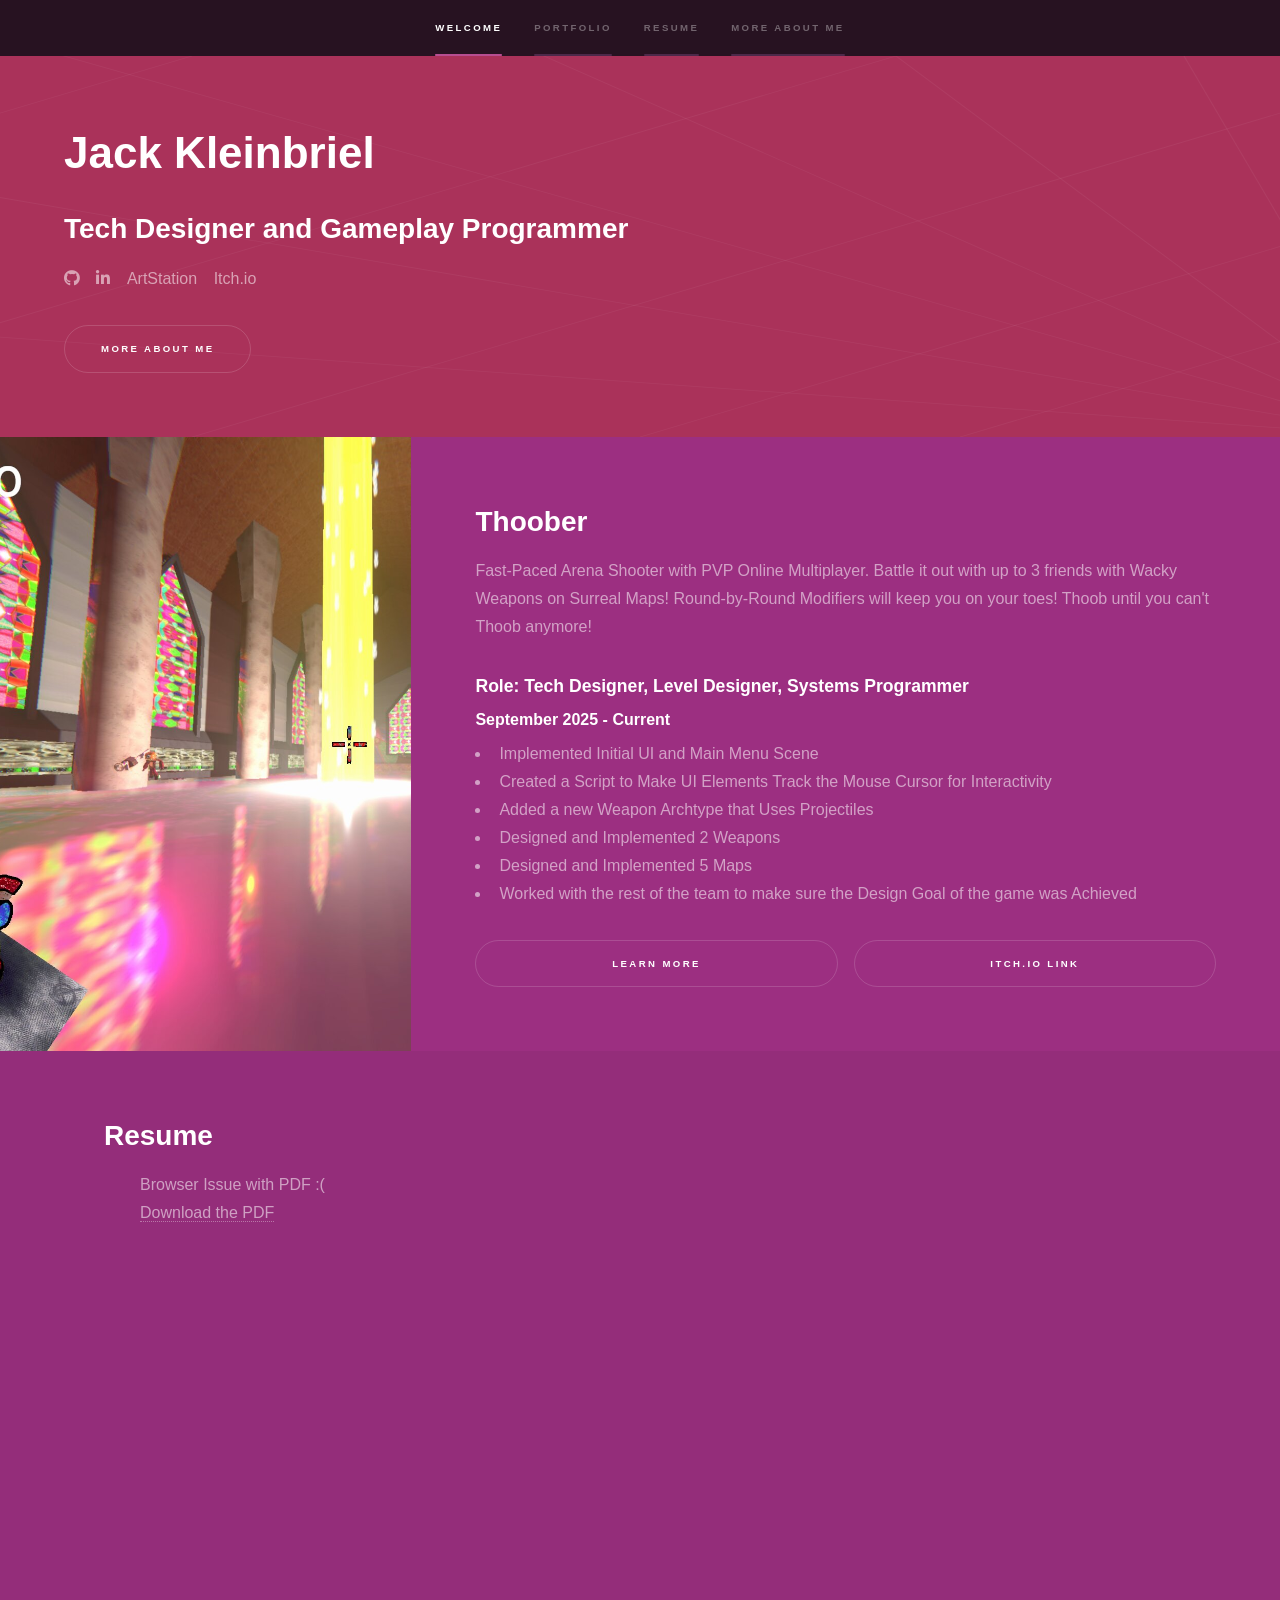
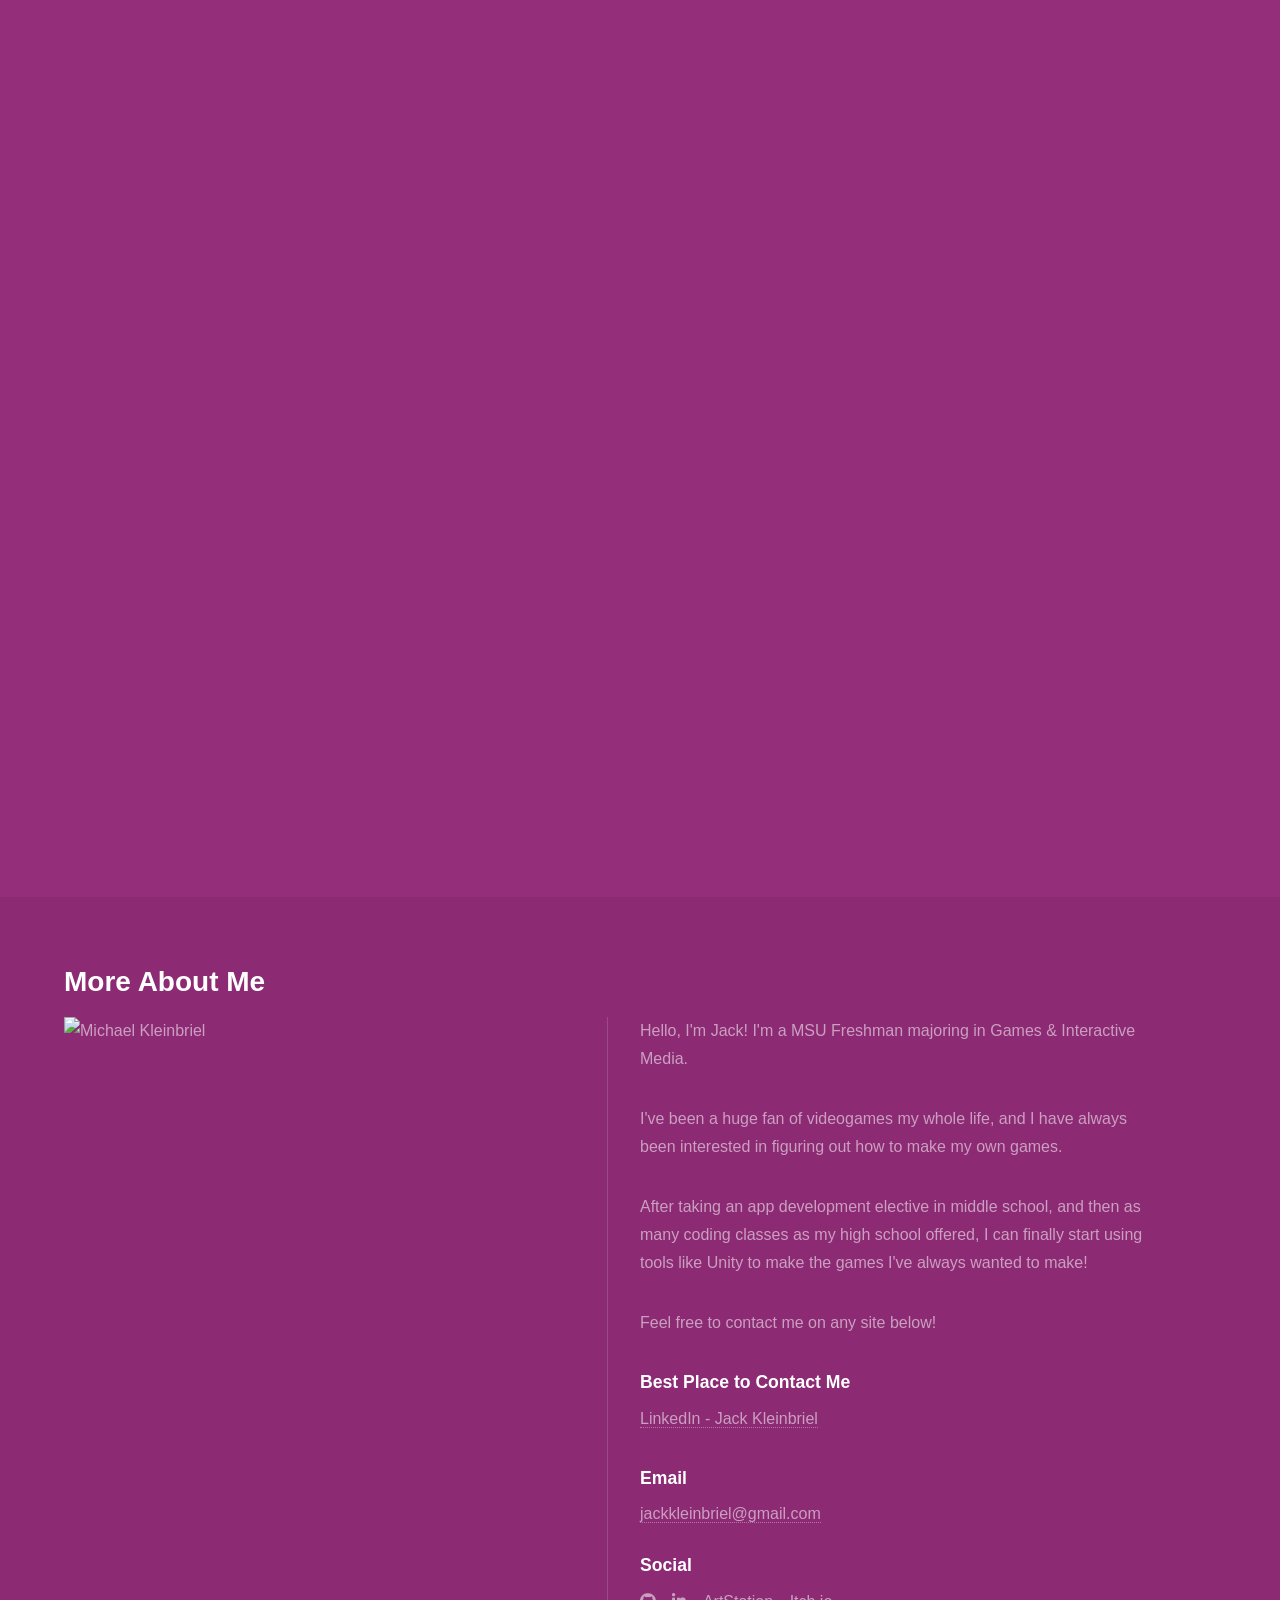
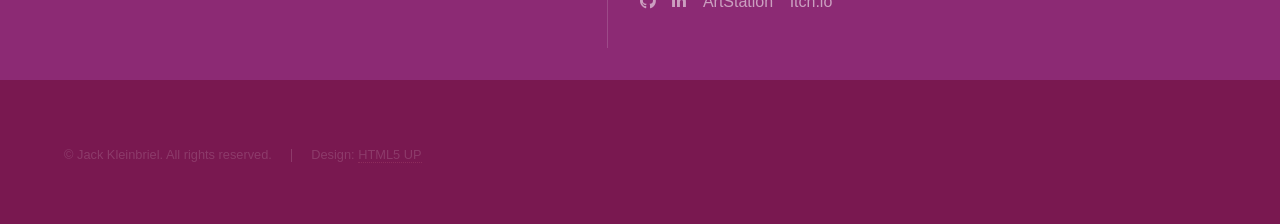
==== index.html @ cb4a2d2b "Website Progress #1" ====
<!DOCTYPE HTML>
<html>
	<head>
		<title>Jack Kleinbriel</title>
		<link rel="icon" type="image/x-icon" href="images/favicon.ico">
		<meta charset="utf-8" />
		<meta name="viewport" content="width=device-width, initial-scale=1, user-scalable=no" />
		<link rel="stylesheet" href="assets/css/main.css" />
		<link rel="preload" href="/assets/css/fontawesome-all.min.css" as="style" onload="this.onload=null;this.rel='stylesheet'">
		
		<noscript><link rel="stylesheet" href="/assets/css/fontawesome-all.min.css"></noscript>
	</head>
	<body class="is-preload">

		<!-- Sidebar -->
			<section id="sidebar">
				<div class="inner">
					<nav>
						<ul>
							<li><a href="#intro">Welcome</a></li>
							<li><a href="#one">Portfolio</a></li>
							<li><a href="#two">Resume</a></li>
							<li><a href="#three">More About Me</a></li>
						</ul>
					</nav>
				</div>
			</section>

		<!-- Wrapper -->
			<div id="wrapper">
				<!-- Intro -->
					<section id="intro" class="wrapper style1 fade-up">
						<div class="inner">
							<h1>Jack Kleinbriel</h1>
							<h2> Tech Designer and Gameplay Programmer</h2>
							<ul class="icons">
									<!-- <li><a href="#" class="icon brands fa-twitter"><span class="label">Twitter</span></a></li> -->
									<!-- <li><a href="#" class="icon brands fa-facebook-f"><span class="label">Facebook</span></a></li> -->
									<li><a href="https://github.com/DrDragonFruit" class="icon brands fa-github"><span class="label">GitHub</span></a></li>
									<!-- <li><a href="#" class="icon brands fa-instagram"><span class="label">Instagram</span></a></li> -->
									<li><a href="https://www.linkedin.com/in/jackkleinbriel/" class="icon brands fa-linkedin-in"><span class="label">LinkedIn</span></a></li>
									<li><a href="https://www.artstation.com/drdragonfruit">ArtStation</a></li>
									<li><a href="https://drdragonfruit.itch.io/">Itch.io</a></li>
								</ul>
							<ul class="actions">
								<li><a href="#three" class="button scrolly">More About Me</a></li>
							</ul>
						</div>
					</section>

				<!-- One -->
				 <!-- Projects -->
					<section id="one" class="wrapper style2 spotlights">
						<!-- Thoober -->
						<section>
							<a href="pages/projects/Thoober.html" class="image"><img src="images/projects/Thoober/ThooberThumbnail.jpg" alt="" data-position="25% 25%" /></a>
							<div class="content">
								<div class="inner">
									<h2>Thoober</h2>
									<p>Fast-Paced Arena Shooter with PVP Online Multiplayer. Battle it out with up to 3 friends with Wacky Weapons on Surreal Maps! Round-by-Round Modifiers will keep you on your toes! Thoob until you can't Thoob anymore!</p>
									<h3>Role: Tech Designer, Level Designer, Systems Programmer</h3>
									<h4>September 2025 - Current</h4>
									<ul>
										<li>Implemented Initial UI and Main Menu Scene</li>
										<li>Created a Script to Make UI Elements Track the Mouse Cursor for Interactivity</li>
										<li>Added a new Weapon Archtype that Uses Projectiles</li>
										<li>Designed and Implemented 2 Weapons</li>
										<li>Designed and Implemented 5 Maps</li>
										<li>Worked with the rest of the team to make sure the Design Goal of the game was Achieved</li>
									</ul>
									<ul class="actions fit">
										<li><a href="pages/projects/Thoober.html" class="button">Learn more</a></li>
										<li><a href="https://xxvoltarxx.itch.io/thoober" target="_blank" class="button">Itch.io Link</a></li>
									</ul>
								</div>
							</div>
						</section>
						
				<!-- Two -->
				 <!-- Resume -->
					<section id="two" class="wrapper style3 fade-up resume-section">
						<div class="inner">
							<h2>Resume</h2>
							<object data="documents/Jack Kleinbriel - Resume.pdf" type="application/pdf" class="resume-pdf">
								<p>Browser Issue with PDF :( <br/>
									<a href="documents/Jack Kleinbriel - Resume.pdf">Download the PDF</a></p>
							</object>
							<!-- Old Features Stuff (just in case lol)
							<div class="features">
								<section>
									<span class="icon solid major fa-code"></span>
									<h3>Lorem ipsum amet</h3>
									<p>Phasellus convallis elit id ullam corper amet et pulvinar. Duis aliquam turpis mauris, sed ultricies erat dapibus.</p>
								</section>
								<section>
									<span class="icon solid major fa-lock"></span>
									<h3>Aliquam sed nullam</h3>
									<p>Phasellus convallis elit id ullam corper amet et pulvinar. Duis aliquam turpis mauris, sed ultricies erat dapibus.</p>
								</section>
								<section>
									<span class="icon solid major fa-cog"></span>
									<h3>Sed erat ullam corper</h3>
									<p>Phasellus convallis elit id ullam corper amet et pulvinar. Duis aliquam turpis mauris, sed ultricies erat dapibus.</p>
								</section>
								<section>
									<span class="icon solid major fa-desktop"></span>
									<h3>Veroeros quis lorem</h3>
									<p>Phasellus convallis elit id ullam corper amet et pulvinar. Duis aliquam turpis mauris, sed ultricies erat dapibus.</p>
								</section>
								<section>
									<span class="icon solid major fa-link"></span>
									<h3>Urna quis bibendum</h3>
									<p>Phasellus convallis elit id ullam corper amet et pulvinar. Duis aliquam turpis mauris, sed ultricies erat dapibus.</p>
								</section>
								<section>
									<span class="icon major fa-gem"></span>
									<h3>Aliquam urna dapibus</h3>
									<p>Phasellus convallis elit id ullam corper amet et pulvinar. Duis aliquam turpis mauris, sed ultricies erat dapibus.</p>
								</section>
							</div>
							<ul class="actions">
								<li><a href="pages/generic.html" class="button">Learn more</a></li>
							</ul>
							-->
						</div>
					</section>

				<!-- Three -->
				 <!-- More About Me -->
					<section id="three" class="wrapper style1 fade-up">
						
						<div class="inner">
							
							<h2>More About Me</h2>

							<div class="split style2">
								<section><img src="images/Kleinbriel_Jack_6114.jpg" alt="Michael Kleinbriel" width="90%"/></section>
								<section>
									<p>Hello, I'm Jack! I'm a MSU Freshman majoring in Games & Interactive Media.</p>
									<p>I've been a huge fan of videogames my whole life, and I have always been interested in figuring out how to make my own games.</p>
									<p>After taking an app development elective in middle school, and then as many coding classes as my high school offered, I can finally start using tools like Unity to make the games I've always wanted to make!</p>
									<p>Feel free to contact me on any site below!</p>
								
									<ul class="contact">
										<li>
											<h3>Best Place to Contact Me</h3>
											<p><a href="https://www.linkedin.com/in/jackkleinbriel/">LinkedIn - Jack Kleinbriel</p>
										</li>
										<li>
											<h3>Email</h3>
											<a href="mailto:jackkleinbriel@gmail.com">jackkleinbriel@gmail.com</a>
										</li>
										<li>
											<h3>Social</h3>
											<ul class="icons">
												<!-- <li><a href="#" class="icon brands fa-twitter"><span class="label">Twitter</span></a></li> -->
												<!-- <li><a href="#" class="icon brands fa-facebook-f"><span class="label">Facebook</span></a></li> -->
												<li><a href="https://github.com/DrDragonFruit" class="icon brands fa-github"><span class="label">GitHub</span></a></li>
												<!-- <li><a href="#" class="icon brands fa-instagram"><span class="label">Instagram</span></a></li> -->
												<li><a href="https://www.linkedin.com/in/jackkleinbriel/" class="icon brands fa-linkedin-in"><span class="label">LinkedIn</span></a></li>
												<li><a href="https://www.artstation.com/drdragonfruit">ArtStation</a></li>
												<li><a href="https://drdragonfruit.itch.io/">Itch.io</a></li>
											</ul>
										</li>
									</ul>
								</section>
								
							</div>
							
						</div>
					</section>

			</div>

		<!-- Footer -->
			<footer id="footer" class="wrapper style1-alt">
				<div class="inner">
					<ul class="menu">
						<li>&copy; Jack Kleinbriel. All rights reserved.</li><li>Design: <a href="http://html5up.net">HTML5 UP</a></li>
					</ul>
				</div>
			</footer>

		<!-- Scripts -->
			<script src="assets/js/jquery.min.js"></script>
			<script src="assets/js/jquery.scrollex.min.js"></script>
			<script src="assets/js/jquery.scrolly.min.js"></script>
			<script src="assets/js/browser.min.js"></script>
			<script src="assets/js/breakpoints.min.js"></script>
			<script src="assets/js/util.js"></script>
			<script src="assets/js/main.js"></script>

	</body>
</html>
---- assets/css/main.css ----
@import url(fontawesome-all.min.css);

/*
	Hyperspace by HTML5 UP
	html5up.net | @ajlkn
	Free for personal and commercial use under the CCA 3.0 license (html5up.net/license)
*/

html, body, div, span, applet, object,
iframe, h1, h2, h3, h4, h5, h6, p, blockquote,
pre, a, abbr, acronym, address, big, cite,
code, del, dfn, em, img, ins, kbd, q, s, samp,
small, strike, strong, sub, sup, tt, var, b,
u, i, center, dl, dt, dd, ol, ul, li, fieldset,
form, label, legend, table, caption, tbody,
tfoot, thead, tr, th, td, article, aside,
canvas, details, embed, figure, figcaption,
footer, header, hgroup, menu, nav, output, ruby,
section, summary, time, mark, audio, video {
	margin: 0;
	padding: 0;
	border: 0;
	font-size: 100%;
	font: inherit;
	vertical-align: baseline;}

article, aside, details, figcaption, figure,
footer, header, hgroup, menu, nav, section {
	display: block;}

body {
	line-height: 1;
}

ol, ul {
	list-style: none;
}

blockquote, q {
	quotes: none;
}

	blockquote:before, blockquote:after, q:before, q:after {
		content: '';
		content: none;
	}

table {
	border-collapse: collapse;
	border-spacing: 0;
}

body {
	-webkit-text-size-adjust: none;
}

mark {
	background-color: transparent;
	color: inherit;
}

input::-moz-focus-inner {
	border: 0;
	padding: 0;
}

input, select, textarea {
	-moz-appearance: none;
	-webkit-appearance: none;
	-ms-appearance: none;
	appearance: none;
}

/* Basic */

	@-ms-viewport {
		width: device-width;
	}

	body {
		-ms-overflow-style: scrollbar;
	}

	@media screen and (max-width: 480px) {

		html, body {
			min-width: 320px;
		}

	}

	html {
		box-sizing: border-box;
	}

	*, *:before, *:after {
		box-sizing: inherit;
	}

	body {
		background: #312450;
	}

		body.is-preload *, body.is-preload *:before, body.is-preload *:after {
			-moz-animation: none !important;
			-webkit-animation: none !important;
			-ms-animation: none !important;
			animation: none !important;
			-moz-transition: none !important;
			-webkit-transition: none !important;
			-ms-transition: none !important;
			transition: none !important;
		}

/* Type */

	body, input, select, textarea {
		color: rgba(255, 255, 255, 0.55);
		font-family: Arial, Helvetica, sans-serif;
		font-size: 16.5pt;
		font-weight: normal;
		line-height: 1.75;
	}

		@media screen and (max-width: 1680px) {

			body, input, select, textarea {
				font-size: 13pt;
			}

		}

		@media screen and (max-width: 1280px) {

			body, input, select, textarea {
				font-size: 12pt;
			}

		}

		@media screen and (max-width: 360px) {

			body, input, select, textarea {
				font-size: 11pt;
			}

		}

	a {
		-moz-transition: color 0.2s ease, border-bottom-color 0.2s ease;
		-webkit-transition: color 0.2s ease, border-bottom-color 0.2s ease;
		-ms-transition: color 0.2s ease, border-bottom-color 0.2s ease;
		transition: color 0.2s ease, border-bottom-color 0.2s ease;
		border-bottom: dotted 1px rgba(255, 255, 255, 0.35);
		color: inherit;
		text-decoration: none;
	}

		a:hover {
			border-bottom-color: transparent;
			color: #ffffff;
		}

	strong, b {
		color: #ffffff;
		font-weight: bold;
	}

	em, i {
		font-style: italic;
	}

	p {
		margin: 0 0 2em 0;
	}

	h1, h2, h3, h4, h5, h6 {
		color: #ffffff;
		font-weight: bold;
		line-height: 1.5;
		margin: 0 0 0.5em 0;
	}

		h1 a, h2 a, h3 a, h4 a, h5 a, h6 a {
			color: inherit;
			text-decoration: none;
		}

	h1 {
		font-size: 2.75em;
	}

		h1.major {
			margin: 0 0 1.3em 0;
			position: relative;
			padding-bottom: 0.35em;
		}

			h1.major:after {
				background-image: -moz-linear-gradient(to right, #5e42a6, #b74e91);
				background-image: -webkit-linear-gradient(to right, #5e42a6, #b74e91);
				background-image: -ms-linear-gradient(to right, #5e42a6, #b74e91);
				background-image: linear-gradient(to right, #5e42a6, #b74e91);
				-moz-transition: max-width 0.2s ease;
				-webkit-transition: max-width 0.2s ease;
				-ms-transition: max-width 0.2s ease;
				transition: max-width 0.2s ease;
				border-radius: 0.2em;
				bottom: 0;
				content: '';
				height: 0.05em;
				position: absolute;
				right: 0;
				width: 100%;
			}

	h2 {
		font-size: 1.75em;
	}

	h3 {
		font-size: 1.1em;
	}

	h4 {
		font-size: 1em;
	}

	h5 {
		font-size: 0.8em;
	}

	h6 {
		font-size: 0.6em;
	}

	@media screen and (max-width: 736px) {

		h1 {
			font-size: 2em;
		}

		h2 {
			font-size: 1.25em;
		}

		h3 {
			font-size: 1em;
		}

		h4 {
			font-size: 0.8em;
		}

		h5 {
			font-size: 0.6em;
		}

		h6 {
			font-size: 0.6em;
		}

	}

	sub {
		font-size: 0.8em;
		position: relative;
		top: 0.5em;
	}

	sup {
		font-size: 0.8em;
		position: relative;
		top: -0.5em;
	}

	blockquote {
		border-left: solid 4px rgba(255, 255, 255, 0.15);
		font-style: italic;
		margin: 0 0 2em 0;
		padding: 0.5em 0 0.5em 2em;
	}

	code {
		background: rgba(255, 255, 255, 0.05);
		border-radius: 0.25em;
		border: solid 1px rgba(255, 255, 255, 0.15);
		font-family: "Courier New", monospace;
		font-size: 0.9em;
		margin: 0 0.25em;
		padding: 0.25em 0.65em;
	}

	pre {
		-webkit-overflow-scrolling: touch;
		font-family: "Courier New", monospace;
		font-size: 0.9em;
		margin: 0 0 2em 0;
	}

		pre code {
			display: block;
			line-height: 1.75em;
			padding: 1em 1.5em;
			overflow-x: auto;
		}

	hr {
		border: 0;
		border-bottom: solid 1px rgba(255, 255, 255, 0.15);
		margin: 2em 0;
	}

		hr.major {
			margin: 3em 0;
		}

	.align-left {
		text-align: left;
	}

	.align-center {
		text-align: center;
	}

	.align-right {
		text-align: right;
	}

/* Row */

	.row {
		display: flex;
		flex-wrap: wrap;
		box-sizing: border-box;
		align-items: stretch;
	}

		.row > * {
			box-sizing: border-box;
		}

		.row.gtr-uniform > * > :last-child {
			margin-bottom: 0;
		}

		.row.aln-left {
			justify-content: flex-start;
		}

		.row.aln-center {
			justify-content: center;
		}

		.row.aln-right {
			justify-content: flex-end;
		}

		.row.aln-top {
			align-items: flex-start;
		}

		.row.aln-middle {
			align-items: center;
		}

		.row.aln-bottom {
			align-items: flex-end;
		}

		.row > .imp {
			order: -1;
		}

		.row > .col-1 {
			width: 8.33333%;
		}

		.row > .off-1 {
			margin-left: 8.33333%;
		}

		.row > .col-2 {
			width: 16.66667%;
		}

		.row > .off-2 {
			margin-left: 16.66667%;
		}

		.row > .col-3 {
			width: 25%;
		}

		.row > .off-3 {
			margin-left: 25%;
		}

		.row > .col-4 {
			width: 33.33333%;
		}

		.row > .off-4 {
			margin-left: 33.33333%;
		}

		.row > .col-5 {
			width: 41.66667%;
		}

		.row > .off-5 {
			margin-left: 41.66667%;
		}

		.row > .col-6 {
			width: 50%;
		}

		.row > .off-6 {
			margin-left: 50%;
		}

		.row > .col-7 {
			width: 58.33333%;
		}

		.row > .off-7 {
			margin-left: 58.33333%;
		}

		.row > .col-8 {
			width: 66.66667%;
		}

		.row > .off-8 {
			margin-left: 66.66667%;
		}

		.row > .col-9 {
			width: 75%;
		}

		.row > .off-9 {
			margin-left: 75%;
		}

		.row > .col-10 {
			width: 83.33333%;
		}

		.row > .off-10 {
			margin-left: 83.33333%;
		}

		.row > .col-11 {
			width: 91.66667%;
		}

		.row > .off-11 {
			margin-left: 91.66667%;
		}

		.row > .col-12 {
			width: 100%;
		}

		.row > .off-12 {
			margin-left: 100%;
		}

		.row.gtr-0 {
			margin-top: 0;
			margin-left: 0em;
		}

			.row.gtr-0 > * {
				padding: 0 0 0 0em;
			}

			.row.gtr-0.gtr-uniform {
				margin-top: 0em;
			}

				.row.gtr-0.gtr-uniform > * {
					padding-top: 0em;
				}

		.row.gtr-25 {
			margin-top: 0;
			margin-left: -0.375em;
		}

			.row.gtr-25 > * {
				padding: 0 0 0 0.375em;
			}

			.row.gtr-25.gtr-uniform {
				margin-top: -0.375em;
			}

				.row.gtr-25.gtr-uniform > * {
					padding-top: 0.375em;
				}

		.row.gtr-50 {
			margin-top: 0;
			margin-left: -0.75em;
		}

			.row.gtr-50 > * {
				padding: 0 0 0 0.75em;
			}

			.row.gtr-50.gtr-uniform {
				margin-top: -0.75em;
			}

				.row.gtr-50.gtr-uniform > * {
					padding-top: 0.75em;
				}

		.row {
			margin-top: 0;
			margin-left: -1.5em;
		}

			.row > * {
				padding: 0 0 0 1.5em;
			}

			.row.gtr-uniform {
				margin-top: -1.5em;
			}

				.row.gtr-uniform > * {
					padding-top: 1.5em;
				}

		.row.gtr-150 {
			margin-top: 0;
			margin-left: -2.25em;
		}

			.row.gtr-150 > * {
				padding: 0 0 0 2.25em;
			}

			.row.gtr-150.gtr-uniform {
				margin-top: -2.25em;
			}

				.row.gtr-150.gtr-uniform > * {
					padding-top: 2.25em;
				}

		.row.gtr-200 {
			margin-top: 0;
			margin-left: -3em;
		}

			.row.gtr-200 > * {
				padding: 0 0 0 3em;
			}

			.row.gtr-200.gtr-uniform {
				margin-top: -3em;
			}

				.row.gtr-200.gtr-uniform > * {
					padding-top: 3em;
				}

		@media screen and (max-width: 1680px) {

			.row {
				display: flex;
				flex-wrap: wrap;
				box-sizing: border-box;
				align-items: stretch;
			}

				.row > * {
					box-sizing: border-box;
				}

				.row.gtr-uniform > * > :last-child {
					margin-bottom: 0;
				}

				.row.aln-left {
					justify-content: flex-start;
				}

				.row.aln-center {
					justify-content: center;
				}

				.row.aln-right {
					justify-content: flex-end;
				}

				.row.aln-top {
					align-items: flex-start;
				}

				.row.aln-middle {
					align-items: center;
				}

				.row.aln-bottom {
					align-items: flex-end;
				}

				.row > .imp-xlarge {
					order: -1;
				}

				.row > .col-1-xlarge {
					width: 8.33333%;
				}

				.row > .off-1-xlarge {
					margin-left: 8.33333%;
				}

				.row > .col-2-xlarge {
					width: 16.66667%;
				}

				.row > .off-2-xlarge {
					margin-left: 16.66667%;
				}

				.row > .col-3-xlarge {
					width: 25%;
				}

				.row > .off-3-xlarge {
					margin-left: 25%;
				}

				.row > .col-4-xlarge {
					width: 33.33333%;
				}

				.row > .off-4-xlarge {
					margin-left: 33.33333%;
				}

				.row > .col-5-xlarge {
					width: 41.66667%;
				}

				.row > .off-5-xlarge {
					margin-left: 41.66667%;
				}

				.row > .col-6-xlarge {
					width: 50%;
				}

				.row > .off-6-xlarge {
					margin-left: 50%;
				}

				.row > .col-7-xlarge {
					width: 58.33333%;
				}

				.row > .off-7-xlarge {
					margin-left: 58.33333%;
				}

				.row > .col-8-xlarge {
					width: 66.66667%;
				}

				.row > .off-8-xlarge {
					margin-left: 66.66667%;
				}

				.row > .col-9-xlarge {
					width: 75%;
				}

				.row > .off-9-xlarge {
					margin-left: 75%;
				}

				.row > .col-10-xlarge {
					width: 83.33333%;
				}

				.row > .off-10-xlarge {
					margin-left: 83.33333%;
				}

				.row > .col-11-xlarge {
					width: 91.66667%;
				}

				.row > .off-11-xlarge {
					margin-left: 91.66667%;
				}

				.row > .col-12-xlarge {
					width: 100%;
				}

				.row > .off-12-xlarge {
					margin-left: 100%;
				}

				.row.gtr-0 {
					margin-top: 0;
					margin-left: 0em;
				}

					.row.gtr-0 > * {
						padding: 0 0 0 0em;
					}

					.row.gtr-0.gtr-uniform {
						margin-top: 0em;
					}

						.row.gtr-0.gtr-uniform > * {
							padding-top: 0em;
						}

				.row.gtr-25 {
					margin-top: 0;
					margin-left: -0.375em;
				}

					.row.gtr-25 > * {
						padding: 0 0 0 0.375em;
					}

					.row.gtr-25.gtr-uniform {
						margin-top: -0.375em;
					}

						.row.gtr-25.gtr-uniform > * {
							padding-top: 0.375em;
						}

				.row.gtr-50 {
					margin-top: 0;
					margin-left: -0.75em;
				}

					.row.gtr-50 > * {
						padding: 0 0 0 0.75em;
					}

					.row.gtr-50.gtr-uniform {
						margin-top: -0.75em;
					}

						.row.gtr-50.gtr-uniform > * {
							padding-top: 0.75em;
						}

				.row {
					margin-top: 0;
					margin-left: -1.5em;
				}

					.row > * {
						padding: 0 0 0 1.5em;
					}

					.row.gtr-uniform {
						margin-top: -1.5em;
					}

						.row.gtr-uniform > * {
							padding-top: 1.5em;
						}

				.row.gtr-150 {
					margin-top: 0;
					margin-left: -2.25em;
				}

					.row.gtr-150 > * {
						padding: 0 0 0 2.25em;
					}

					.row.gtr-150.gtr-uniform {
						margin-top: -2.25em;
					}

						.row.gtr-150.gtr-uniform > * {
							padding-top: 2.25em;
						}

				.row.gtr-200 {
					margin-top: 0;
					margin-left: -3em;
				}

					.row.gtr-200 > * {
						padding: 0 0 0 3em;
					}

					.row.gtr-200.gtr-uniform {
						margin-top: -3em;
					}

						.row.gtr-200.gtr-uniform > * {
							padding-top: 3em;
						}

		}

		@media screen and (max-width: 1280px) {

			.row {
				display: flex;
				flex-wrap: wrap;
				box-sizing: border-box;
				align-items: stretch;
			}

				.row > * {
					box-sizing: border-box;
				}

				.row.gtr-uniform > * > :last-child {
					margin-bottom: 0;
				}

				.row.aln-left {
					justify-content: flex-start;
				}

				.row.aln-center {
					justify-content: center;
				}

				.row.aln-right {
					justify-content: flex-end;
				}

				.row.aln-top {
					align-items: flex-start;
				}

				.row.aln-middle {
					align-items: center;
				}

				.row.aln-bottom {
					align-items: flex-end;
				}

				.row > .imp-large {
					order: -1;
				}

				.row > .col-1-large {
					width: 8.33333%;
				}

				.row > .off-1-large {
					margin-left: 8.33333%;
				}

				.row > .col-2-large {
					width: 16.66667%;
				}

				.row > .off-2-large {
					margin-left: 16.66667%;
				}

				.row > .col-3-large {
					width: 25%;
				}

				.row > .off-3-large {
					margin-left: 25%;
				}

				.row > .col-4-large {
					width: 33.33333%;
				}

				.row > .off-4-large {
					margin-left: 33.33333%;
				}

				.row > .col-5-large {
					width: 41.66667%;
				}

				.row > .off-5-large {
					margin-left: 41.66667%;
				}

				.row > .col-6-large {
					width: 50%;
				}

				.row > .off-6-large {
					margin-left: 50%;
				}

				.row > .col-7-large {
					width: 58.33333%;
				}

				.row > .off-7-large {
					margin-left: 58.33333%;
				}

				.row > .col-8-large {
					width: 66.66667%;
				}

				.row > .off-8-large {
					margin-left: 66.66667%;
				}

				.row > .col-9-large {
					width: 75%;
				}

				.row > .off-9-large {
					margin-left: 75%;
				}

				.row > .col-10-large {
					width: 83.33333%;
				}

				.row > .off-10-large {
					margin-left: 83.33333%;
				}

				.row > .col-11-large {
					width: 91.66667%;
				}

				.row > .off-11-large {
					margin-left: 91.66667%;
				}

				.row > .col-12-large {
					width: 100%;
				}

				.row > .off-12-large {
					margin-left: 100%;
				}

				.row.gtr-0 {
					margin-top: 0;
					margin-left: 0em;
				}

					.row.gtr-0 > * {
						padding: 0 0 0 0em;
					}

					.row.gtr-0.gtr-uniform {
						margin-top: 0em;
					}

						.row.gtr-0.gtr-uniform > * {
							padding-top: 0em;
						}

				.row.gtr-25 {
					margin-top: 0;
					margin-left: -0.375em;
				}

					.row.gtr-25 > * {
						padding: 0 0 0 0.375em;
					}

					.row.gtr-25.gtr-uniform {
						margin-top: -0.375em;
					}

						.row.gtr-25.gtr-uniform > * {
							padding-top: 0.375em;
						}

				.row.gtr-50 {
					margin-top: 0;
					margin-left: -0.75em;
				}

					.row.gtr-50 > * {
						padding: 0 0 0 0.75em;
					}

					.row.gtr-50.gtr-uniform {
						margin-top: -0.75em;
					}

						.row.gtr-50.gtr-uniform > * {
							padding-top: 0.75em;
						}

				.row {
					margin-top: 0;
					margin-left: -1.5em;
				}

					.row > * {
						padding: 0 0 0 1.5em;
					}

					.row.gtr-uniform {
						margin-top: -1.5em;
					}

						.row.gtr-uniform > * {
							padding-top: 1.5em;
						}

				.row.gtr-150 {
					margin-top: 0;
					margin-left: -2.25em;
				}

					.row.gtr-150 > * {
						padding: 0 0 0 2.25em;
					}

					.row.gtr-150.gtr-uniform {
						margin-top: -2.25em;
					}

						.row.gtr-150.gtr-uniform > * {
							padding-top: 2.25em;
						}

				.row.gtr-200 {
					margin-top: 0;
					margin-left: -3em;
				}

					.row.gtr-200 > * {
						padding: 0 0 0 3em;
					}

					.row.gtr-200.gtr-uniform {
						margin-top: -3em;
					}

						.row.gtr-200.gtr-uniform > * {
							padding-top: 3em;
						}

		}

		@media screen and (max-width: 980px) {

			.row {
				display: flex;
				flex-wrap: wrap;
				box-sizing: border-box;
				align-items: stretch;
			}

				.row > * {
					box-sizing: border-box;
				}

				.row.gtr-uniform > * > :last-child {
					margin-bottom: 0;
				}

				.row.aln-left {
					justify-content: flex-start;
				}

				.row.aln-center {
					justify-content: center;
				}

				.row.aln-right {
					justify-content: flex-end;
				}

				.row.aln-top {
					align-items: flex-start;
				}

				.row.aln-middle {
					align-items: center;
				}

				.row.aln-bottom {
					align-items: flex-end;
				}

				.row > .imp-medium {
					order: -1;
				}

				.row > .col-1-medium {
					width: 8.33333%;
				}

				.row > .off-1-medium {
					margin-left: 8.33333%;
				}

				.row > .col-2-medium {
					width: 16.66667%;
				}

				.row > .off-2-medium {
					margin-left: 16.66667%;
				}

				.row > .col-3-medium {
					width: 25%;
				}

				.row > .off-3-medium {
					margin-left: 25%;
				}

				.row > .col-4-medium {
					width: 33.33333%;
				}

				.row > .off-4-medium {
					margin-left: 33.33333%;
				}

				.row > .col-5-medium {
					width: 41.66667%;
				}

				.row > .off-5-medium {
					margin-left: 41.66667%;
				}

				.row > .col-6-medium {
					width: 50%;
				}

				.row > .off-6-medium {
					margin-left: 50%;
				}

				.row > .col-7-medium {
					width: 58.33333%;
				}

				.row > .off-7-medium {
					margin-left: 58.33333%;
				}

				.row > .col-8-medium {
					width: 66.66667%;
				}

				.row > .off-8-medium {
					margin-left: 66.66667%;
				}

				.row > .col-9-medium {
					width: 75%;
				}

				.row > .off-9-medium {
					margin-left: 75%;
				}

				.row > .col-10-medium {
					width: 83.33333%;
				}

				.row > .off-10-medium {
					margin-left: 83.33333%;
				}

				.row > .col-11-medium {
					width: 91.66667%;
				}

				.row > .off-11-medium {
					margin-left: 91.66667%;
				}

				.row > .col-12-medium {
					width: 100%;
				}

				.row > .off-12-medium {
					margin-left: 100%;
				}

				.row.gtr-0 {
					margin-top: 0;
					margin-left: 0em;
				}

					.row.gtr-0 > * {
						padding: 0 0 0 0em;
					}

					.row.gtr-0.gtr-uniform {
						margin-top: 0em;
					}

						.row.gtr-0.gtr-uniform > * {
							padding-top: 0em;
						}

				.row.gtr-25 {
					margin-top: 0;
					margin-left: -0.375em;
				}

					.row.gtr-25 > * {
						padding: 0 0 0 0.375em;
					}

					.row.gtr-25.gtr-uniform {
						margin-top: -0.375em;
					}

						.row.gtr-25.gtr-uniform > * {
							padding-top: 0.375em;
						}

				.row.gtr-50 {
					margin-top: 0;
					margin-left: -0.75em;
				}

					.row.gtr-50 > * {
						padding: 0 0 0 0.75em;
					}

					.row.gtr-50.gtr-uniform {
						margin-top: -0.75em;
					}

						.row.gtr-50.gtr-uniform > * {
							padding-top: 0.75em;
						}

				.row {
					margin-top: 0;
					margin-left: -1.5em;
				}

					.row > * {
						padding: 0 0 0 1.5em;
					}

					.row.gtr-uniform {
						margin-top: -1.5em;
					}

						.row.gtr-uniform > * {
							padding-top: 1.5em;
						}

				.row.gtr-150 {
					margin-top: 0;
					margin-left: -2.25em;
				}

					.row.gtr-150 > * {
						padding: 0 0 0 2.25em;
					}

					.row.gtr-150.gtr-uniform {
						margin-top: -2.25em;
					}

						.row.gtr-150.gtr-uniform > * {
							padding-top: 2.25em;
						}

				.row.gtr-200 {
					margin-top: 0;
					margin-left: -3em;
				}

					.row.gtr-200 > * {
						padding: 0 0 0 3em;
					}

					.row.gtr-200.gtr-uniform {
						margin-top: -3em;
					}

						.row.gtr-200.gtr-uniform > * {
							padding-top: 3em;
						}

		}

		@media screen and (max-width: 736px) {

			.row {
				display: flex;
				flex-wrap: wrap;
				box-sizing: border-box;
				align-items: stretch;
			}

				.row > * {
					box-sizing: border-box;
				}

				.row.gtr-uniform > * > :last-child {
					margin-bottom: 0;
				}

				.row.aln-left {
					justify-content: flex-start;
				}

				.row.aln-center {
					justify-content: center;
				}

				.row.aln-right {
					justify-content: flex-end;
				}

				.row.aln-top {
					align-items: flex-start;
				}

				.row.aln-middle {
					align-items: center;
				}

				.row.aln-bottom {
					align-items: flex-end;
				}

				.row > .imp-small {
					order: -1;
				}

				.row > .col-1-small {
					width: 8.33333%;
				}

				.row > .off-1-small {
					margin-left: 8.33333%;
				}

				.row > .col-2-small {
					width: 16.66667%;
				}

				.row > .off-2-small {
					margin-left: 16.66667%;
				}

				.row > .col-3-small {
					width: 25%;
				}

				.row > .off-3-small {
					margin-left: 25%;
				}

				.row > .col-4-small {
					width: 33.33333%;
				}

				.row > .off-4-small {
					margin-left: 33.33333%;
				}

				.row > .col-5-small {
					width: 41.66667%;
				}

				.row > .off-5-small {
					margin-left: 41.66667%;
				}

				.row > .col-6-small {
					width: 50%;
				}

				.row > .off-6-small {
					margin-left: 50%;
				}

				.row > .col-7-small {
					width: 58.33333%;
				}

				.row > .off-7-small {
					margin-left: 58.33333%;
				}

				.row > .col-8-small {
					width: 66.66667%;
				}

				.row > .off-8-small {
					margin-left: 66.66667%;
				}

				.row > .col-9-small {
					width: 75%;
				}

				.row > .off-9-small {
					margin-left: 75%;
				}

				.row > .col-10-small {
					width: 83.33333%;
				}

				.row > .off-10-small {
					margin-left: 83.33333%;
				}

				.row > .col-11-small {
					width: 91.66667%;
				}

				.row > .off-11-small {
					margin-left: 91.66667%;
				}

				.row > .col-12-small {
					width: 100%;
				}

				.row > .off-12-small {
					margin-left: 100%;
				}

				.row.gtr-0 {
					margin-top: 0;
					margin-left: 0em;
				}

					.row.gtr-0 > * {
						padding: 0 0 0 0em;
					}

					.row.gtr-0.gtr-uniform {
						margin-top: 0em;
					}

						.row.gtr-0.gtr-uniform > * {
							padding-top: 0em;
						}

				.row.gtr-25 {
					margin-top: 0;
					margin-left: -0.375em;
				}

					.row.gtr-25 > * {
						padding: 0 0 0 0.375em;
					}

					.row.gtr-25.gtr-uniform {
						margin-top: -0.375em;
					}

						.row.gtr-25.gtr-uniform > * {
							padding-top: 0.375em;
						}

				.row.gtr-50 {
					margin-top: 0;
					margin-left: -0.75em;
				}

					.row.gtr-50 > * {
						padding: 0 0 0 0.75em;
					}

					.row.gtr-50.gtr-uniform {
						margin-top: -0.75em;
					}

						.row.gtr-50.gtr-uniform > * {
							padding-top: 0.75em;
						}

				.row {
					margin-top: 0;
					margin-left: -1.5em;
				}

					.row > * {
						padding: 0 0 0 1.5em;
					}

					.row.gtr-uniform {
						margin-top: -1.5em;
					}

						.row.gtr-uniform > * {
							padding-top: 1.5em;
						}

				.row.gtr-150 {
					margin-top: 0;
					margin-left: -2.25em;
				}

					.row.gtr-150 > * {
						padding: 0 0 0 2.25em;
					}

					.row.gtr-150.gtr-uniform {
						margin-top: -2.25em;
					}

						.row.gtr-150.gtr-uniform > * {
							padding-top: 2.25em;
						}

				.row.gtr-200 {
					margin-top: 0;
					margin-left: -3em;
				}

					.row.gtr-200 > * {
						padding: 0 0 0 3em;
					}

					.row.gtr-200.gtr-uniform {
						margin-top: -3em;
					}

						.row.gtr-200.gtr-uniform > * {
							padding-top: 3em;
						}

		}

		@media screen and (max-width: 480px) {

			.row {
				display: flex;
				flex-wrap: wrap;
				box-sizing: border-box;
				align-items: stretch;
			}

				.row > * {
					box-sizing: border-box;
				}

				.row.gtr-uniform > * > :last-child {
					margin-bottom: 0;
				}

				.row.aln-left {
					justify-content: flex-start;
				}

				.row.aln-center {
					justify-content: center;
				}

				.row.aln-right {
					justify-content: flex-end;
				}

				.row.aln-top {
					align-items: flex-start;
				}

				.row.aln-middle {
					align-items: center;
				}

				.row.aln-bottom {
					align-items: flex-end;
				}

				.row > .imp-xsmall {
					order: -1;
				}

				.row > .col-1-xsmall {
					width: 8.33333%;
				}

				.row > .off-1-xsmall {
					margin-left: 8.33333%;
				}

				.row > .col-2-xsmall {
					width: 16.66667%;
				}

				.row > .off-2-xsmall {
					margin-left: 16.66667%;
				}

				.row > .col-3-xsmall {
					width: 25%;
				}

				.row > .off-3-xsmall {
					margin-left: 25%;
				}

				.row > .col-4-xsmall {
					width: 33.33333%;
				}

				.row > .off-4-xsmall {
					margin-left: 33.33333%;
				}

				.row > .col-5-xsmall {
					width: 41.66667%;
				}

				.row > .off-5-xsmall {
					margin-left: 41.66667%;
				}

				.row > .col-6-xsmall {
					width: 50%;
				}

				.row > .off-6-xsmall {
					margin-left: 50%;
				}

				.row > .col-7-xsmall {
					width: 58.33333%;
				}

				.row > .off-7-xsmall {
					margin-left: 58.33333%;
				}

				.row > .col-8-xsmall {
					width: 66.66667%;
				}

				.row > .off-8-xsmall {
					margin-left: 66.66667%;
				}

				.row > .col-9-xsmall {
					width: 75%;
				}

				.row > .off-9-xsmall {
					margin-left: 75%;
				}

				.row > .col-10-xsmall {
					width: 83.33333%;
				}

				.row > .off-10-xsmall {
					margin-left: 83.33333%;
				}

				.row > .col-11-xsmall {
					width: 91.66667%;
				}

				.row > .off-11-xsmall {
					margin-left: 91.66667%;
				}

				.row > .col-12-xsmall {
					width: 100%;
				}

				.row > .off-12-xsmall {
					margin-left: 100%;
				}

				.row.gtr-0 {
					margin-top: 0;
					margin-left: 0em;
				}

					.row.gtr-0 > * {
						padding: 0 0 0 0em;
					}

					.row.gtr-0.gtr-uniform {
						margin-top: 0em;
					}

						.row.gtr-0.gtr-uniform > * {
							padding-top: 0em;
						}

				.row.gtr-25 {
					margin-top: 0;
					margin-left: -0.375em;
				}

					.row.gtr-25 > * {
						padding: 0 0 0 0.375em;
					}

					.row.gtr-25.gtr-uniform {
						margin-top: -0.375em;
					}

						.row.gtr-25.gtr-uniform > * {
							padding-top: 0.375em;
						}

				.row.gtr-50 {
					margin-top: 0;
					margin-left: -0.75em;
				}

					.row.gtr-50 > * {
						padding: 0 0 0 0.75em;
					}

					.row.gtr-50.gtr-uniform {
						margin-top: -0.75em;
					}

						.row.gtr-50.gtr-uniform > * {
							padding-top: 0.75em;
						}

				.row {
					margin-top: 0;
					margin-left: -1.5em;
				}

					.row > * {
						padding: 0 0 0 1.5em;
					}

					.row.gtr-uniform {
						margin-top: -1.5em;
					}

						.row.gtr-uniform > * {
							padding-top: 1.5em;
						}

				.row.gtr-150 {
					margin-top: 0;
					margin-left: -2.25em;
				}

					.row.gtr-150 > * {
						padding: 0 0 0 2.25em;
					}

					.row.gtr-150.gtr-uniform {
						margin-top: -2.25em;
					}

						.row.gtr-150.gtr-uniform > * {
							padding-top: 2.25em;
						}

				.row.gtr-200 {
					margin-top: 0;
					margin-left: -3em;
				}

					.row.gtr-200 > * {
						padding: 0 0 0 3em;
					}

					.row.gtr-200.gtr-uniform {
						margin-top: -3em;
					}

						.row.gtr-200.gtr-uniform > * {
							padding-top: 3em;
						}

		}

/* Box */

	.box {
		border-radius: 0.25em;
		border: solid 1px rgba(255, 255, 255, 0.15);
		margin-bottom: 2em;
		padding: 1.5em;
	}

		.box > :last-child,
		.box > :last-child > :last-child,
		.box > :last-child > :last-child > :last-child {
			margin-bottom: 0;
		}

		.box.alt {
			border: 0;
			border-radius: 0;
			padding: 0;
		}

/* Button */

	input[type="submit"],
	input[type="reset"],
	input[type="button"],
	button,
	.button {
		-moz-appearance: none;
		-webkit-appearance: none;
		-ms-appearance: none;
		appearance: none;
		-moz-transition: border-color 0.2s ease;
		-webkit-transition: border-color 0.2s ease;
		-ms-transition: border-color 0.2s ease;
		transition: border-color 0.2s ease;
		background-color: transparent;
		border: solid 1px !important;
		border-color: rgba(255, 255, 255, 0.15) !important;
		border-radius: 3em;
		color: #ffffff !important;
		cursor: pointer;
		display: inline-block;
		font-size: 0.6em;
		font-weight: bold;
		height: calc(4.75em + 2px);
		letter-spacing: 0.25em;
		line-height: 4.75em;
		outline: 0;
		padding: 0 3.75em;
		position: relative;
		text-align: center;
		text-decoration: none;
		text-transform: uppercase;
		white-space: nowrap;
	}

		input[type="submit"]:after,
		input[type="reset"]:after,
		input[type="button"]:after,
		button:after,
		.button:after {
			-moz-transform: scale(0.25);
			-webkit-transform: scale(0.25);
			-ms-transform: scale(0.25);
			transform: scale(0.25);
			pointer-events: none;
			-moz-transition: opacity 0.2s ease, -moz-transform 0.2s ease;
			-webkit-transition: opacity 0.2s ease, -webkit-transform 0.2s ease;
			-ms-transition: opacity 0.2s ease, -ms-transform 0.2s ease;
			transition: opacity 0.2s ease, transform 0.2s ease;
			background: #ffffff;
			border-radius: 3em;
			content: '';
			height: 100%;
			left: 0;
			opacity: 0;
			position: absolute;
			top: 0;
			width: 100%;
		}

		input[type="submit"].icon:before,
		input[type="reset"].icon:before,
		input[type="button"].icon:before,
		button.icon:before,
		.button.icon:before {
			margin-right: 0.75em;
		}

		input[type="submit"].fit,
		input[type="reset"].fit,
		input[type="button"].fit,
		button.fit,
		.button.fit {
			width: 100%;
		}

		input[type="submit"].small,
		input[type="reset"].small,
		input[type="button"].small,
		button.small,
		.button.small {
			font-size: 0.4em;
		}

		input[type="submit"].large,
		input[type="reset"].large,
		input[type="button"].large,
		button.large,
		.button.large {
			font-size: 0.8em;
		}

		input[type="submit"].primary,
		input[type="reset"].primary,
		input[type="button"].primary,
		button.primary,
		.button.primary {
			background-color: #ffffff;
			color: #312450 !important;
		}

			input[type="submit"].primary:after,
			input[type="reset"].primary:after,
			input[type="button"].primary:after,
			button.primary:after,
			.button.primary:after {
				display: none;
			}

		input[type="submit"].disabled, input[type="submit"]:disabled,
		input[type="reset"].disabled,
		input[type="reset"]:disabled,
		input[type="button"].disabled,
		input[type="button"]:disabled,
		button.disabled,
		button:disabled,
		.button.disabled,
		.button:disabled {
			cursor: default;
			opacity: 0.5;
			pointer-events: none;
		}

		input[type="submit"]:hover,
		input[type="reset"]:hover,
		input[type="button"]:hover,
		button:hover,
		.button:hover {
			border-color: rgba(255, 255, 255, 0.55) !important;
		}

			input[type="submit"]:hover:after,
			input[type="reset"]:hover:after,
			input[type="button"]:hover:after,
			button:hover:after,
			.button:hover:after {
				opacity: 0.05;
				-moz-transform: scale(1);
				-webkit-transform: scale(1);
				-ms-transform: scale(1);
				transform: scale(1);
			}

			input[type="submit"]:hover:active,
			input[type="reset"]:hover:active,
			input[type="button"]:hover:active,
			button:hover:active,
			.button:hover:active {
				border-color: #ffffff !important;
			}

				input[type="submit"]:hover:active:after,
				input[type="reset"]:hover:active:after,
				input[type="button"]:hover:active:after,
				button:hover:active:after,
				.button:hover:active:after {
					opacity: 0.1;
				}

/* Features */

	.features {
		display: -moz-flex;
		display: -webkit-flex;
		display: -ms-flex;
		display: flex;
		-moz-flex-wrap: wrap;
		-webkit-flex-wrap: wrap;
		-ms-flex-wrap: wrap;
		flex-wrap: wrap;
		border-radius: 0.25em;
		border: solid 1px rgba(255, 255, 255, 0.15);
		background: rgba(255, 255, 255, 0.05);
		margin: 0 0 2em 0;
	}

		.features section {
			padding: 3.5em 3em 1em 7em ;
			width: 50%;
			border-top: solid 1px rgba(255, 255, 255, 0.15);
			position: relative;
		}

			.features section:nth-child(-n + 2) {
				border-top-width: 0;
			}

			.features section:nth-child(2n) {
				border-left: solid 1px rgba(255, 255, 255, 0.15);
			}

			.features section .icon {
				-moz-transition: opacity 0.5s ease, -moz-transform 0.5s ease;
				-webkit-transition: opacity 0.5s ease, -webkit-transform 0.5s ease;
				-ms-transition: opacity 0.5s ease, -ms-transform 0.5s ease;
				transition: opacity 0.5s ease, transform 0.5s ease;
				-moz-transition-delay: 1s;
				-webkit-transition-delay: 1s;
				-ms-transition-delay: 1s;
				transition-delay: 1s;
				-moz-transform: scale(1);
				-webkit-transform: scale(1);
				-ms-transform: scale(1);
				transform: scale(1);
				position: absolute;
				left: 3em;
				top: 3em;
				opacity: 1;
			}

			.features section:nth-child(1) .icon {
				-moz-transition-delay: 0.15s;
				-webkit-transition-delay: 0.15s;
				-ms-transition-delay: 0.15s;
				transition-delay: 0.15s;
			}

			.features section:nth-child(2) .icon {
				-moz-transition-delay: 0.3s;
				-webkit-transition-delay: 0.3s;
				-ms-transition-delay: 0.3s;
				transition-delay: 0.3s;
			}

			.features section:nth-child(3) .icon {
				-moz-transition-delay: 0.45s;
				-webkit-transition-delay: 0.45s;
				-ms-transition-delay: 0.45s;
				transition-delay: 0.45s;
			}

			.features section:nth-child(4) .icon {
				-moz-transition-delay: 0.6s;
				-webkit-transition-delay: 0.6s;
				-ms-transition-delay: 0.6s;
				transition-delay: 0.6s;
			}

			.features section:nth-child(5) .icon {
				-moz-transition-delay: 0.75s;
				-webkit-transition-delay: 0.75s;
				-ms-transition-delay: 0.75s;
				transition-delay: 0.75s;
			}

			.features section:nth-child(6) .icon {
				-moz-transition-delay: 0.9s;
				-webkit-transition-delay: 0.9s;
				-ms-transition-delay: 0.9s;
				transition-delay: 0.9s;
			}

			.features section:nth-child(7) .icon {
				-moz-transition-delay: 1.05s;
				-webkit-transition-delay: 1.05s;
				-ms-transition-delay: 1.05s;
				transition-delay: 1.05s;
			}

			.features section:nth-child(8) .icon {
				-moz-transition-delay: 1.2s;
				-webkit-transition-delay: 1.2s;
				-ms-transition-delay: 1.2s;
				transition-delay: 1.2s;
			}

			.features section:nth-child(9) .icon {
				-moz-transition-delay: 1.35s;
				-webkit-transition-delay: 1.35s;
				-ms-transition-delay: 1.35s;
				transition-delay: 1.35s;
			}

			.features section:nth-child(10) .icon {
				-moz-transition-delay: 1.5s;
				-webkit-transition-delay: 1.5s;
				-ms-transition-delay: 1.5s;
				transition-delay: 1.5s;
			}

			.features section:nth-child(11) .icon {
				-moz-transition-delay: 1.65s;
				-webkit-transition-delay: 1.65s;
				-ms-transition-delay: 1.65s;
				transition-delay: 1.65s;
			}

			.features section:nth-child(12) .icon {
				-moz-transition-delay: 1.8s;
				-webkit-transition-delay: 1.8s;
				-ms-transition-delay: 1.8s;
				transition-delay: 1.8s;
			}

			.features section:nth-child(13) .icon {
				-moz-transition-delay: 1.95s;
				-webkit-transition-delay: 1.95s;
				-ms-transition-delay: 1.95s;
				transition-delay: 1.95s;
			}

			.features section:nth-child(14) .icon {
				-moz-transition-delay: 2.1s;
				-webkit-transition-delay: 2.1s;
				-ms-transition-delay: 2.1s;
				transition-delay: 2.1s;
			}

			.features section:nth-child(15) .icon {
				-moz-transition-delay: 2.25s;
				-webkit-transition-delay: 2.25s;
				-ms-transition-delay: 2.25s;
				transition-delay: 2.25s;
			}

			.features section:nth-child(16) .icon {
				-moz-transition-delay: 2.4s;
				-webkit-transition-delay: 2.4s;
				-ms-transition-delay: 2.4s;
				transition-delay: 2.4s;
			}

			.features section:nth-child(17) .icon {
				-moz-transition-delay: 2.55s;
				-webkit-transition-delay: 2.55s;
				-ms-transition-delay: 2.55s;
				transition-delay: 2.55s;
			}

			.features section:nth-child(18) .icon {
				-moz-transition-delay: 2.7s;
				-webkit-transition-delay: 2.7s;
				-ms-transition-delay: 2.7s;
				transition-delay: 2.7s;
			}

			.features section:nth-child(19) .icon {
				-moz-transition-delay: 2.85s;
				-webkit-transition-delay: 2.85s;
				-ms-transition-delay: 2.85s;
				transition-delay: 2.85s;
			}

			.features section:nth-child(20) .icon {
				-moz-transition-delay: 3s;
				-webkit-transition-delay: 3s;
				-ms-transition-delay: 3s;
				transition-delay: 3s;
			}

		.features.inactive section .icon {
			-moz-transform: scale(0.5);
			-webkit-transform: scale(0.5);
			-ms-transform: scale(0.5);
			transform: scale(0.5);
			opacity: 0;
		}

		@media screen and (max-width: 980px) {

			.features {
				display: block;
			}

				.features section {
					border-top-width: 1px !important;
					border-left-width: 0 !important;
					width: 100%;
				}

					.features section:first-child {
						border-top-width: 0 !important;
					}

		}

		@media screen and (max-width: 736px) {

			.features section {
				padding: 2.5em 1.5em 0.1em 5.5em ;
			}

				.features section .icon {
					left: 1.5em;
					top: 2em;
				}

		}

		@media screen and (max-width: 480px) {

			.features section {
				padding: 2em 1.5em 0.1em 1.5em ;
			}

				.features section .icon {
					left: 0;
					position: relative;
					top: 0;
				}

		}

/* Form */

	form {
		margin: 0 0 2em 0;
	}

		form > :last-child {
			margin-bottom: 0;
		}

		form > .fields {
			display: -moz-flex;
			display: -webkit-flex;
			display: -ms-flex;
			display: flex;
			-moz-flex-wrap: wrap;
			-webkit-flex-wrap: wrap;
			-ms-flex-wrap: wrap;
			flex-wrap: wrap;
			width: calc(100% + 3em);
			margin: -1.5em 0 2em -1.5em;
		}

			form > .fields > .field {
				-moz-flex-grow: 0;
				-webkit-flex-grow: 0;
				-ms-flex-grow: 0;
				flex-grow: 0;
				-moz-flex-shrink: 0;
				-webkit-flex-shrink: 0;
				-ms-flex-shrink: 0;
				flex-shrink: 0;
				padding: 1.5em 0 0 1.5em;
				width: calc(100% - 1.5em);
			}

				form > .fields > .field.half {
					width: calc(50% - 0.75em);
				}

				form > .fields > .field.third {
					width: calc(100%/3 - 0.5em);
				}

				form > .fields > .field.quarter {
					width: calc(25% - 0.375em);
				}

		@media screen and (max-width: 480px) {

			form > .fields {
				width: calc(100% + 3em);
				margin: -1.5em 0 2em -1.5em;
			}

				form > .fields > .field {
					padding: 1.5em 0 0 1.5em;
					width: calc(100% - 1.5em);
				}

					form > .fields > .field.half {
						width: calc(100% - 1.5em);
					}

					form > .fields > .field.third {
						width: calc(100% - 1.5em);
					}

					form > .fields > .field.quarter {
						width: calc(100% - 1.5em);
					}

		}

	label {
		color: #ffffff;
		font-weight: bold;
		line-height: 1.5;
		margin: 0 0 0.7em 0;
		display: block;
		font-size: 1.1em;
	}

	input[type="text"],
	input[type="password"],
	input[type="email"],
	input[type="tel"],
	select,
	textarea {
		-moz-appearance: none;
		-webkit-appearance: none;
		-ms-appearance: none;
		appearance: none;
		background: rgba(255, 255, 255, 0.05);
		border-radius: 0.25em;
		border: none;
		border: solid 1px rgba(255, 255, 255, 0.15);
		color: inherit;
		display: block;
		outline: 0;
		padding: 0 1em;
		text-decoration: none;
		width: 100%;
	}

		input[type="text"]:invalid,
		input[type="password"]:invalid,
		input[type="email"]:invalid,
		input[type="tel"]:invalid,
		select:invalid,
		textarea:invalid {
			box-shadow: none;
		}

		input[type="text"]:focus,
		input[type="password"]:focus,
		input[type="email"]:focus,
		input[type="tel"]:focus,
		select:focus,
		textarea:focus {
			border-color: #ffffff;
			box-shadow: 0 0 0 1px #ffffff;
		}

	select {
		background-image: url("data:image/svg+xml;charset=utf8,%3Csvg xmlns='http://www.w3.org/2000/svg' width='40' height='40' preserveAspectRatio='none' viewBox='0 0 40 40'%3E%3Cpath d='M9.4,12.3l10.4,10.4l10.4-10.4c0.2-0.2,0.5-0.4,0.9-0.4c0.3,0,0.6,0.1,0.9,0.4l3.3,3.3c0.2,0.2,0.4,0.5,0.4,0.9 c0,0.4-0.1,0.6-0.4,0.9L20.7,31.9c-0.2,0.2-0.5,0.4-0.9,0.4c-0.3,0-0.6-0.1-0.9-0.4L4.3,17.3c-0.2-0.2-0.4-0.5-0.4-0.9 c0-0.4,0.1-0.6,0.4-0.9l3.3-3.3c0.2-0.2,0.5-0.4,0.9-0.4S9.1,12.1,9.4,12.3z' fill='rgba(255, 255, 255, 0.15)' /%3E%3C/svg%3E");
		background-size: 1.25rem;
		background-repeat: no-repeat;
		background-position: calc(100% - 1rem) center;
		height: 2.75em;
		padding-right: 2.75em;
		text-overflow: ellipsis;
	}

		select option {
			color: #ffffff;
			background: #312450;
		}

		select:focus::-ms-value {
			background-color: transparent;
		}

		select::-ms-expand {
			display: none;
		}

	input[type="text"],
	input[type="password"],
	input[type="email"],
	select {
		height: 2.75em;
	}

	textarea {
		padding: 0.75em 1em;
	}

		body.is-ie textarea {
			min-height: 10em;
		}

	input[type="checkbox"],
	input[type="radio"] {
		-moz-appearance: none;
		-webkit-appearance: none;
		-ms-appearance: none;
		appearance: none;
		display: block;
		float: left;
		margin-right: -2em;
		opacity: 0;
		width: 1em;
		z-index: -1;
	}

		input[type="checkbox"] + label,
		input[type="radio"] + label {
			text-decoration: none;
			color: rgba(255, 255, 255, 0.55);
			cursor: pointer;
			display: inline-block;
			font-size: 1em;
			font-weight: normal;
			padding-left: 2.4em;
			padding-right: 0.75em;
			position: relative;
		}

			input[type="checkbox"] + label:before,
			input[type="radio"] + label:before {
				-moz-osx-font-smoothing: grayscale;
				-webkit-font-smoothing: antialiased;
				display: inline-block;
				font-style: normal;
				font-variant: normal;
				text-rendering: auto;
				line-height: 1;
				text-transform: none !important;
				font-family: 'Font Awesome 5 Free';
				font-weight: 900;
			}

			input[type="checkbox"] + label:before,
			input[type="radio"] + label:before {
				background: rgba(255, 255, 255, 0.05);
				border-radius: 0.25em;
				border: solid 1px rgba(255, 255, 255, 0.15);
				content: '';
				display: inline-block;
				font-size: 0.8em;
				height: 2.0625em;
				left: 0;
				line-height: 2.0625em;
				position: absolute;
				text-align: center;
				top: 0;
				width: 2.0625em;
			}

		input[type="checkbox"]:checked + label:before,
		input[type="radio"]:checked + label:before {
			background: #ffffff;
			border-color: #ffffff;
			color: #b74e91;
			content: '\f00c';
		}

		input[type="checkbox"]:focus + label:before,
		input[type="radio"]:focus + label:before {
			border-color: #ffffff;
			box-shadow: 0 0 0 1px #ffffff;
		}

	input[type="checkbox"] + label:before {
		border-radius: 0.25em;
	}

	input[type="radio"] + label:before {
		border-radius: 100%;
	}

	::-webkit-input-placeholder {
		color: rgba(255, 255, 255, 0.35) !important;
		opacity: 1.0;
	}

	:-moz-placeholder {
		color: rgba(255, 255, 255, 0.35) !important;
		opacity: 1.0;
	}

	::-moz-placeholder {
		color: rgba(255, 255, 255, 0.35) !important;
		opacity: 1.0;
	}

	:-ms-input-placeholder {
		color: rgba(255, 255, 255, 0.35) !important;
		opacity: 1.0;
	}

/* Icon */

	.icon {
		text-decoration: none;
		border-bottom: none;
		position: relative;
	}

		.icon:before {
			-moz-osx-font-smoothing: grayscale;
			-webkit-font-smoothing: antialiased;
			display: inline-block;
			font-style: normal;
			font-variant: normal;
			text-rendering: auto;
			line-height: 1;
			text-transform: none !important;
			font-family: 'Font Awesome 5 Free';
			font-weight: 400;
		}

		.icon > .label {
			display: none;
		}

		.icon:before {
			line-height: inherit;
		}

		.icon.solid:before {
			font-weight: 900;
		}

		.icon.brands:before {
			font-family: 'Font Awesome 5 Brands';
		}

		.icon.major {
			width: 2.5em;
			height: 2.5em;
			display: block;
			background: #ffffff;
			border-radius: 100%;
			color: #312450;
			text-align: center;
			line-height: 2.5em;
			margin: 0 0 1.3em 0;
		}

			.icon.major:before {
				font-size: 1.25em;
			}

				.wrapper.style1 .icon.major:before {
					color: #5e42a6;
				}

				.wrapper.style1-alt .icon.major:before {
					color: #493382;
				}

				.wrapper.style2 .icon.major:before {
					color: #5052b5;
				}

				.wrapper.style2-alt .icon.major:before {
					color: #3e4094;
				}

				.wrapper.style3 .icon.major:before {
					color: #b74e91;
				}

				.wrapper.style3-alt .icon.major:before {
					color: #953d75;
				}

/* Image */

	.image {
		border-radius: 0.25em;
		border: 0;
		display: inline-block;
		position: relative;
	}

		.image img {
			border-radius: 0.25em;
			display: block;
		}

		.image.left, .image.right {
			max-width: 40%;
		}

			.image.left img, .image.right img {
				width: 100%;
			}

		.image.left {
			float: left;
			margin: 0 1.5em 1em 0;
			top: 0.25em;
		}

		.image.right {
			float: right;
			margin: 0 0 1em 1.5em;
			top: 0.25em;
		}

		.image.fit {
			display: block;
			margin: 0 0 2em 0;
			width: 100%;
		}

			.image.fit img {
				width: 100%;
			}

		.image.main {
			display: block;
			margin: 0 0 3em 0;
			width: 100%;
		}

			.image.main img {
				width: 100%;
			}

/* List */

	ol {
		list-style: decimal;
		margin: 0 0 2em 0;
		padding-left: 1.25em;
	}

		ol li {
			padding-left: 0.25em;
		}

	ul {
		list-style: disc;
		margin: 0 0 2em 0;
		padding-left: 1em;
	}

		ul li {
			padding-left: 0.5em;
		}

		ul.alt {
			list-style: none;
			padding-left: 0;
		}

			ul.alt li {
				border-top: solid 1px rgba(255, 255, 255, 0.15);
				padding: 0.5em 0;
			}

				ul.alt li:first-child {
					border-top: 0;
					padding-top: 0;
				}

	dl {
		margin: 0 0 2em 0;
	}

		dl dt {
			display: block;
			font-weight: bold;
			margin: 0 0 1em 0;
		}

		dl dd {
			margin-left: 2em;
		}

/* Actions */

	ul.actions {
		display: -moz-flex;
		display: -webkit-flex;
		display: -ms-flex;
		display: flex;
		cursor: default;
		list-style: none;
		margin-left: -1em;
		padding-left: 0;
	}

		ul.actions li {
			padding: 0 0 0 1em;
			vertical-align: middle;
		}

		ul.actions.special {
			-moz-justify-content: center;
			-webkit-justify-content: center;
			-ms-justify-content: center;
			justify-content: center;
			width: 100%;
			margin-left: 0;
		}

			ul.actions.special li:first-child {
				padding-left: 0;
			}

		ul.actions.stacked {
			-moz-flex-direction: column;
			-webkit-flex-direction: column;
			-ms-flex-direction: column;
			flex-direction: column;
			margin-left: 0;
		}

			ul.actions.stacked li {
				padding: 1.3em 0 0 0;
			}

				ul.actions.stacked li:first-child {
					padding-top: 0;
				}

		ul.actions.fit {
			width: calc(100% + 1em);
		}

			ul.actions.fit li {
				-moz-flex-grow: 1;
				-webkit-flex-grow: 1;
				-ms-flex-grow: 1;
				flex-grow: 1;
				-moz-flex-shrink: 1;
				-webkit-flex-shrink: 1;
				-ms-flex-shrink: 1;
				flex-shrink: 1;
				width: 100%;
			}

				ul.actions.fit li > * {
					width: 100%;
				}

			ul.actions.fit.stacked {
				width: 100%;
			}

		@media screen and (max-width: 480px) {

			ul.actions:not(.fixed) {
				-moz-flex-direction: column;
				-webkit-flex-direction: column;
				-ms-flex-direction: column;
				flex-direction: column;
				margin-left: 0;
				width: 100% !important;
			}

				ul.actions:not(.fixed) li {
					-moz-flex-grow: 1;
					-webkit-flex-grow: 1;
					-ms-flex-grow: 1;
					flex-grow: 1;
					-moz-flex-shrink: 1;
					-webkit-flex-shrink: 1;
					-ms-flex-shrink: 1;
					flex-shrink: 1;
					padding: 1em 0 0 0;
					text-align: center;
					width: 100%;
				}

					ul.actions:not(.fixed) li > * {
						width: 100%;
					}

					ul.actions:not(.fixed) li:first-child {
						padding-top: 0;
					}

					ul.actions:not(.fixed) li input[type="submit"],
					ul.actions:not(.fixed) li input[type="reset"],
					ul.actions:not(.fixed) li input[type="button"],
					ul.actions:not(.fixed) li button,
					ul.actions:not(.fixed) li .button {
						width: 100%;
					}

						ul.actions:not(.fixed) li input[type="submit"].icon:before,
						ul.actions:not(.fixed) li input[type="reset"].icon:before,
						ul.actions:not(.fixed) li input[type="button"].icon:before,
						ul.actions:not(.fixed) li button.icon:before,
						ul.actions:not(.fixed) li .button.icon:before {
							margin-left: -0.5rem;
						}

		}

/* Contact */

	ul.contact {
		list-style: none;
		padding: 0;
	}

		ul.contact > li {
			padding: 0;
			margin: 1.5em 0 0 0;
		}

			ul.contact > li:first-child {
				margin-top: 0;
			}

/* Icons */

	ul.icons {
		cursor: default;
		list-style: none;
		padding-left: 0;
	}

		ul.icons li {
			display: inline-block;
			padding: 0 0.75em 0 0;
		}

			ul.icons li:last-child {
				padding-right: 0;
			}

			ul.icons li > a, ul.icons li > span {
				border: 0;
			}

				ul.icons li > a .label, ul.icons li > span .label {
					display: none;
				}

/* Menu */

	ul.menu {
		list-style: none;
		padding: 0;
	}

		ul.menu > li {
			border-left: solid 1px rgba(255, 255, 255, 0.15);
			display: inline-block;
			line-height: 1;
			margin-left: 1.5em;
			padding: 0 0 0 1.5em;
		}

			ul.menu > li:first-child {
				border-left: 0;
				margin: 0;
				padding-left: 0;
			}

		@media screen and (max-width: 480px) {

			ul.menu > li {
				border-left: 0;
				display: block;
				line-height: inherit;
				margin: 0.5em 0 0 0;
				padding-left: 0;
			}

		}

/* Section/Article */

	section.special, article.special {
		text-align: center;
	}

	header p {
		color: rgba(255, 255, 255, 0.35);
		position: relative;
		margin: 0 0 1.5em 0;
	}

	header h2 + p {
		font-size: 1.25em;
		margin-top: -1em;
		line-height: 1.5em;
	}

	header h3 + p {
		font-size: 1.1em;
		margin-top: -0.8em;
		line-height: 1.5em;
	}

	header h4 + p,
	header h5 + p,
	header h6 + p {
		font-size: 0.9em;
		margin-top: -0.6em;
		line-height: 1.5em;
	}

/* Split */

	.split {
		display: -moz-flex;
		display: -webkit-flex;
		display: -ms-flex;
		display: flex;
	}

		.split > * {
			width: calc(50% - 2.5em);
		}

		.split > :nth-child(2n - 1) {
			padding-right: 2.5em;
			border-right: solid 1px rgba(255, 255, 255, 0.15);
		}

		.split > :nth-child(2n) {
			padding-left: 2.5em;
		}

		.split.style1 > :nth-child(2n - 1) {
			width: calc(66.66666% - 2.5em);
		}

		.split.style1 > :nth-child(2n) {
			width: calc(33.33333% - 2.5em);
		}

		@media screen and (max-width: 1680px) {

			.split > * {
				width: calc(50% - 2em);
			}

			.split > :nth-child(2n - 1) {
				padding-right: 2em;
			}

			.split > :nth-child(2n) {
				padding-left: 2em;
			}

			.split.style1 > :nth-child(2n - 1) {
				width: calc(66.66666% - 2em);
			}

			.split.style1 > :nth-child(2n) {
				width: calc(33.33333% - 2em);
			}

		}

		@media screen and (max-width: 980px) {

			.split {
				display: block;
			}

				.split > * {
					border-top: solid 1px rgba(255, 255, 255, 0.15);
					margin: 4em 0 0 0;
					padding: 4em 0 0 0;
					width: 100% !important;
				}

				.split > :nth-child(2n - 1) {
					border-right: 0;
					padding-right: 0;
				}

				.split > :nth-child(2n) {
					padding-left: 0;
				}

				.split > :first-child {
					border-top: 0;
					margin-top: 0;
					padding-top: 0;
				}

		}

		@media screen and (max-width: 736px) {

			.split > * {
				margin: 3em 0 0 0;
				padding: 3em 0 0 0;
			}

		}

/* Spotlights */

	.spotlights > section {
		display: -moz-flex;
		display: -webkit-flex;
		display: -ms-flex;
		display: flex;
		-moz-flex-direction: row;
		-webkit-flex-direction: row;
		-ms-flex-direction: row;
		flex-direction: row;
		min-height: 22.5em;
	}

		body.is-ie .spotlights > section {
			min-height: 0;
		}

		.spotlights > section > .image {
			background-position: center center;
			background-size: cover;
			border-radius: 0;
			display: block;
			position: relative;
			width: 50%;
		}

			.spotlights > section > .image img {
				border-radius: 0;
				display: block;
			}

			.spotlights > section > .image:before {
				-moz-transition: opacity 1s ease;
				-webkit-transition: opacity 1s ease;
				-ms-transition: opacity 1s ease;
				transition: opacity 1s ease;
				background: rgba(49, 36, 80, 0.9);
				content: '';
				display: block;
				height: 100%;
				left: 0;
				opacity: 0;
				position: absolute;
				top: 0;
				width: 100%;
			}

		.spotlights > section > .content {
			padding: 4em 5em 2em 5em ;
			display: -moz-flex;
			display: -webkit-flex;
			display: -ms-flex;
			display: flex;
			-moz-flex-direction: column;
			-webkit-flex-direction: column;
			-ms-flex-direction: column;
			flex-direction: column;
			-moz-justify-content: center;
			-webkit-justify-content: center;
			-ms-justify-content: center;
			justify-content: center;
			width: fit-content;
		}

			.spotlights > section > .content > .inner {
				-moz-transform: translateX(0) translateY(0);
				-webkit-transform: translateX(0) translateY(0);
				-ms-transform: translateX(0) translateY(0);
				transform: translateX(0) translateY(0);
				-moz-transition: opacity 1s ease, -moz-transform 1s ease;
				-webkit-transition: opacity 1s ease, -webkit-transform 1s ease;
				-ms-transition: opacity 1s ease, -ms-transform 1s ease;
				transition: opacity 1s ease, transform 1s ease;
				opacity: 1;
			}

		.spotlights > section:nth-child(2) {
			background-color: rgba(0, 0, 0, 0.05);
		}

		.spotlights > section:nth-child(3) {
			background-color: rgba(0, 0, 0, 0.1);
		}

		.spotlights > section.inactive > .image:before,
		body.is-preload .spotlights > section > .image:before {
			opacity: 1;
		}

		.spotlights > section.inactive > .content > .inner,
		body.is-preload .spotlights > section > .content > .inner {
			-moz-transform: translateX(-1em);
			-webkit-transform: translateX(-1em);
			-ms-transform: translateX(-1em);
			transform: translateX(-1em);
			opacity: 0;
		}

		@media screen and (max-width: 1680px) {

			.spotlights > section > .content {
				padding: 4em 4em 2em 4em ;
			}

		}

		@media screen and (max-width: 980px) {

			.spotlights > section {
				display: block;
			}

				.spotlights > section > .image {
					width: 100%;
					height: 50vh;
				}

				.spotlights > section > .content {
					width: 100%;
				}

				.spotlights > section.inactive > .content > .inner,
				body.is-preload .spotlights > section > .content > .inner {
					-moz-transform: translateY(1em);
					-webkit-transform: translateY(1em);
					-ms-transform: translateY(1em);
					transform: translateY(1em);
				}

		}

		@media screen and (max-width: 736px) {

			.spotlights > section > .image {
				height: 50vh;
				min-height: 15em;
			}

			.spotlights > section > .content {
				padding: 3em 2em 1em 2em ;
			}

		}

/* Table */

	.table-wrapper {
		-webkit-overflow-scrolling: touch;
		overflow-x: auto;
	}

	table {
		margin: 0 0 2em 0;
		width: 100%;
	}

		table tbody tr {
			border: solid 1px rgba(255, 255, 255, 0.15);
			border-left: 0;
			border-right: 0;
		}

			table tbody tr:nth-child(2n + 1) {
				background-color: rgba(255, 255, 255, 0.05);
			}

		table td {
			padding: 0.75em 0.75em;
		}

		table th {
			color: #ffffff;
			font-size: 1em;
			font-weight: bold;
			padding: 0 0.75em 0.75em 0.75em;
			text-align: left;
		}

		table thead {
			border-bottom: solid 2px rgba(255, 255, 255, 0.15);
		}

		table tfoot {
			border-top: solid 2px rgba(255, 255, 255, 0.15);
		}

		table.alt {
			border-collapse: separate;
		}

			table.alt tbody tr td {
				border: solid 1px rgba(255, 255, 255, 0.15);
				border-left-width: 0;
				border-top-width: 0;
			}

				table.alt tbody tr td:first-child {
					border-left-width: 1px;
				}

			table.alt tbody tr:first-child td {
				border-top-width: 1px;
			}

			table.alt thead {
				border-bottom: 0;
			}

			table.alt tfoot {
				border-top: 0;
			}

/* Wrapper */

	.wrapper {
		position: relative;
	}

		.wrapper > .inner {
			padding: 5em 5em 3em 5em ;
			max-width: 100%;
			width: max-content; /* originally 75em */
		}

			@media screen and (max-width: 1680px) {

				.wrapper > .inner {
					padding: 4em 4em 2em 4em ;
				}

			}

			@media screen and (max-width: 1280px) {

				.wrapper > .inner {
					width: 100%;
				}

			}

			@media screen and (max-width: 736px) {

				.wrapper > .inner {
					padding: 3em 2em 1em 2em ;
				}

			}

		.wrapper.alt {
			background-color: #a74e9f;
		}

		.wrapper.style1 {
			background-color: #aa325a;
		}

		.wrapper.style1-alt {
			background-color: #791850;
		}

		.wrapper.style2 {
			background-color: #9c2f81;
		}

		.wrapper.style2-alt {
			background-color: #ffffff;
		}

		.wrapper.style3 {
			background-color: #c05e9c;
		}

		.wrapper.style3-alt {
			background-color: #c089ac;
		}

		.wrapper.fullscreen {
			display: -moz-flex;
			display: -webkit-flex;
			display: -ms-flex;
			display: flex;
			-moz-flex-direction: column;
			-webkit-flex-direction: column;
			-ms-flex-direction: column;
			flex-direction: column;
			-moz-justify-content: center;
			-webkit-justify-content: center;
			-ms-justify-content: center;
			justify-content: center;
			min-height: 100vh;
		}

			body.is-ie .wrapper.fullscreen {
				height: 100vh;
			}

			@media screen and (max-width: 1280px) {

				.wrapper.fullscreen {
					min-height: calc(100vh - 2.5em);
				}

					body.is-ie .wrapper.fullscreen {
						height: calc(100vh - 2.5em);
					}

			}

			@media screen and (max-width: 736px) {

				.wrapper.fullscreen {
					padding: 2em 0;
					min-height: 0;
				}

					body.is-ie .wrapper.fullscreen {
						height: auto;
					}

			}

		.wrapper.fade-up > .inner {
			-moz-transform: translateY(0);
			-webkit-transform: translateY(0);
			-ms-transform: translateY(0);
			transform: translateY(0);
			-moz-transition: opacity 1s ease, -moz-transform 1s ease;
			-webkit-transition: opacity 1s ease, -webkit-transform 1s ease;
			-ms-transition: opacity 1s ease, -ms-transform 1s ease;
			transition: opacity 1s ease, transform 1s ease;
			opacity: 1.0;
		}

		.wrapper.fade-up.inactive > .inner,
		body.is-preload .wrapper.fade-up > .inner {
			opacity: 0;
			-moz-transform: translateY(1em);
			-webkit-transform: translateY(1em);
			-ms-transform: translateY(1em);
			transform: translateY(1em);
		}

		.wrapper.fade-down > .inner {
			-moz-transform: translateY(0);
			-webkit-transform: translateY(0);
			-ms-transform: translateY(0);
			transform: translateY(0);
			-moz-transition: opacity 1s ease, -moz-transform 1s ease;
			-webkit-transition: opacity 1s ease, -webkit-transform 1s ease;
			-ms-transition: opacity 1s ease, -ms-transform 1s ease;
			transition: opacity 1s ease, transform 1s ease;
			opacity: 1.0;
		}

		.wrapper.fade-down.inactive > .inner,
		body.is-preload .wrapper.fade-down > .inner {
			opacity: 0;
			-moz-transform: translateY(-1em);
			-webkit-transform: translateY(-1em);
			-ms-transform: translateY(-1em);
			transform: translateY(-1em);
		}

		.wrapper.fade > .inner {
			-moz-transition: opacity 1s ease;
			-webkit-transition: opacity 1s ease;
			-ms-transition: opacity 1s ease;
			transition: opacity 1s ease;
			opacity: 1.0;
		}

		.wrapper.fade.inactive > .inner,
		body.is-preload .wrapper.fade > .inner {
			opacity: 0;
		}

/* Header */

	#header {
		display: -moz-flex;
		display: -webkit-flex;
		display: -ms-flex;
		display: flex;
		background-color: #372663;
		cursor: default;
		padding: 1.75em 2em;
	}

		#header > .title {
			border: 0;
			color: #ffffff;
			display: block;
			font-size: 1.25em;
			font-weight: bold;
		}

		#header > nav {
			-moz-flex: 1;
			-webkit-flex: 1;
			-ms-flex: 1;
			flex: 1;
			text-align: right;
		}

			#header > nav > ul {
				margin: 0;
				padding: 0;
			}

				#header > nav > ul > li {
					display: inline-block;
					margin-left: 1.75em;
					padding: 0;
					vertical-align: middle;
				}

					#header > nav > ul > li:first-child {
						margin-left: 0;
					}

					#header > nav > ul > li a {
						border: 0;
						color: rgba(255, 255, 255, 0.35);
						display: inline-block;
						font-size: 0.6em;
						font-weight: bold;
						letter-spacing: 0.25em;
						text-transform: uppercase;
					}

						#header > nav > ul > li a:hover {
							color: rgba(255, 255, 255, 0.55);
						}

						#header > nav > ul > li a.active {
							color: #ffffff;
						}

		@media screen and (max-width: 736px) {

			#header {
				padding: 1em 2em;
			}

		}

		@media screen and (max-width: 480px) {

			#header {
				display: block;
				padding: 0 2em;
				text-align: left;
			}

				#header .title {
					font-size: 1.25em;
					padding: 1em 0;
				}

				#header > nav {
					border-top: solid 1px rgba(255, 255, 255, 0.15);
					text-align: inherit;
				}

					#header > nav > ul > li {
						margin-left: 1.5em;
					}

						#header > nav > ul > li a {
							height: 6em;
							line-height: 6em;
						}

		}

/* Wrapper (main) */

	#sidebar + #wrapper {
		margin-left: 10em;
	}

		@media screen and (max-width: 1280px) {

			#sidebar + #wrapper {
				margin-left: 0;
				padding-top: 3.5em;
			}

		}

		@media screen and (max-width: 736px) {

			#sidebar + #wrapper {
				padding-top: 0;
			}

		}

	#header + #wrapper > .wrapper > .inner {
		margin: 0 auto;
	}

/* Footer */

	#sidebar + #wrapper + #footer {
		margin-left: 10em;
	}

		@media screen and (max-width: 1280px) {

			#sidebar + #wrapper + #footer {
				margin-left: 0;
			}

		}

	#footer > .inner a {
		border-bottom-color: rgba(255, 162, 162, 0.15);
	}

		#footer > .inner a:hover {
			border-bottom-color: transparent;
		}

	#footer > .inner .menu {
		font-size: 0.8em;
		color: rgba(255, 255, 255, 0.15);
	}

	#header + #wrapper + #footer > .inner {
		margin: 0 auto;
	}

/* Sidebar */

	#sidebar {
		padding: 2.5em 2.5em 0.5em 2.5em ;
		background: #271221;
		cursor: default;
		height: 100vh;
		left: 0;
		overflow-x: hidden;
		overflow-y: auto;
		position: fixed;
		text-align: right;
		top: 0;
		width: 10em;
		z-index: 10000;
	}

		#sidebar > .inner {
			display: -moz-flex;
			display: -webkit-flex;
			display: -ms-flex;
			display: flex;
			-moz-flex-direction: column;
			-webkit-flex-direction: column;
			-ms-flex-direction: column;
			flex-direction: column;
			-moz-justify-content: center;
			-webkit-justify-content: center;
			-ms-justify-content: center;
			justify-content: center;
			-moz-transform: translateY(0);
			-webkit-transform: translateY(0);
			-ms-transform: translateY(0);
			transform: translateY(0);
			-moz-transition: opacity 1s ease;
			-webkit-transition: opacity 1s ease;
			-ms-transition: opacity 1s ease;
			transition: opacity 1s ease;
			min-height: 100%;
			opacity: 1;
			width: 100%;
		}

			body.is-ie #sidebar > .inner {
				height: 100%;
			}

		#sidebar nav > ul {
			list-style: none;
			padding: 0;
		}

			#sidebar nav > ul > li {
				-moz-transform: translateY(0);
				-webkit-transform: translateY(0);
				-ms-transform: translateY(0);
				transform: translateY(0);
				-moz-transition: opacity 0.15s ease, -moz-transform 0.75s ease;
				-webkit-transition: opacity 0.15s ease, -webkit-transform 0.75s ease;
				-ms-transition: opacity 0.15s ease, -ms-transform 0.75s ease;
				transition: opacity 0.15s ease, transform 0.75s ease;
				margin: 1.5em 0 0 0;
				opacity: 1;
				padding: 0;
				position: relative;
			}

				#sidebar nav > ul > li:first-child {
					margin: 0;
				}

				#sidebar nav > ul > li:nth-child(1) {
					-moz-transition-delay: 0.45s;
					-webkit-transition-delay: 0.45s;
					-ms-transition-delay: 0.45s;
					transition-delay: 0.45s;
				}

				#sidebar nav > ul > li:nth-child(2) {
					-moz-transition-delay: 0.65s;
					-webkit-transition-delay: 0.65s;
					-ms-transition-delay: 0.65s;
					transition-delay: 0.65s;
				}

				#sidebar nav > ul > li:nth-child(3) {
					-moz-transition-delay: 0.85s;
					-webkit-transition-delay: 0.85s;
					-ms-transition-delay: 0.85s;
					transition-delay: 0.85s;
				}

				#sidebar nav > ul > li:nth-child(4) {
					-moz-transition-delay: 1.05s;
					-webkit-transition-delay: 1.05s;
					-ms-transition-delay: 1.05s;
					transition-delay: 1.05s;
				}

				#sidebar nav > ul > li:nth-child(5) {
					-moz-transition-delay: 1.25s;
					-webkit-transition-delay: 1.25s;
					-ms-transition-delay: 1.25s;
					transition-delay: 1.25s;
				}

				#sidebar nav > ul > li:nth-child(6) {
					-moz-transition-delay: 1.45s;
					-webkit-transition-delay: 1.45s;
					-ms-transition-delay: 1.45s;
					transition-delay: 1.45s;
				}

				#sidebar nav > ul > li:nth-child(7) {
					-moz-transition-delay: 1.65s;
					-webkit-transition-delay: 1.65s;
					-ms-transition-delay: 1.65s;
					transition-delay: 1.65s;
				}

				#sidebar nav > ul > li:nth-child(8) {
					-moz-transition-delay: 1.85s;
					-webkit-transition-delay: 1.85s;
					-ms-transition-delay: 1.85s;
					transition-delay: 1.85s;
				}

				#sidebar nav > ul > li:nth-child(9) {
					-moz-transition-delay: 2.05s;
					-webkit-transition-delay: 2.05s;
					-ms-transition-delay: 2.05s;
					transition-delay: 2.05s;
				}

				#sidebar nav > ul > li:nth-child(10) {
					-moz-transition-delay: 2.25s;
					-webkit-transition-delay: 2.25s;
					-ms-transition-delay: 2.25s;
					transition-delay: 2.25s;
				}

				#sidebar nav > ul > li:nth-child(11) {
					-moz-transition-delay: 2.45s;
					-webkit-transition-delay: 2.45s;
					-ms-transition-delay: 2.45s;
					transition-delay: 2.45s;
				}

				#sidebar nav > ul > li:nth-child(12) {
					-moz-transition-delay: 2.65s;
					-webkit-transition-delay: 2.65s;
					-ms-transition-delay: 2.65s;
					transition-delay: 2.65s;
				}

				#sidebar nav > ul > li:nth-child(13) {
					-moz-transition-delay: 2.85s;
					-webkit-transition-delay: 2.85s;
					-ms-transition-delay: 2.85s;
					transition-delay: 2.85s;
				}

				#sidebar nav > ul > li:nth-child(14) {
					-moz-transition-delay: 3.05s;
					-webkit-transition-delay: 3.05s;
					-ms-transition-delay: 3.05s;
					transition-delay: 3.05s;
				}

				#sidebar nav > ul > li:nth-child(15) {
					-moz-transition-delay: 3.25s;
					-webkit-transition-delay: 3.25s;
					-ms-transition-delay: 3.25s;
					transition-delay: 3.25s;
				}

				#sidebar nav > ul > li:nth-child(16) {
					-moz-transition-delay: 3.45s;
					-webkit-transition-delay: 3.45s;
					-ms-transition-delay: 3.45s;
					transition-delay: 3.45s;
				}

				#sidebar nav > ul > li:nth-child(17) {
					-moz-transition-delay: 3.65s;
					-webkit-transition-delay: 3.65s;
					-ms-transition-delay: 3.65s;
					transition-delay: 3.65s;
				}

				#sidebar nav > ul > li:nth-child(18) {
					-moz-transition-delay: 3.85s;
					-webkit-transition-delay: 3.85s;
					-ms-transition-delay: 3.85s;
					transition-delay: 3.85s;
				}

				#sidebar nav > ul > li:nth-child(19) {
					-moz-transition-delay: 4.05s;
					-webkit-transition-delay: 4.05s;
					-ms-transition-delay: 4.05s;
					transition-delay: 4.05s;
				}

				#sidebar nav > ul > li:nth-child(20) {
					-moz-transition-delay: 4.25s;
					-webkit-transition-delay: 4.25s;
					-ms-transition-delay: 4.25s;
					transition-delay: 4.25s;
				}

		#sidebar nav a {
			-moz-transition: color 0.2s ease;
			-webkit-transition: color 0.2s ease;
			-ms-transition: color 0.2s ease;
			transition: color 0.2s ease;
			border: 0;
			color: rgba(255, 255, 255, 0.35);
			display: block;
			font-size: 0.6em;
			font-weight: bold;
			letter-spacing: 0.25em;
			line-height: 1.75;
			outline: 0;
			padding: 1.35em 0;
			position: relative;
			text-decoration: none;
			text-transform: uppercase;
		}

			#sidebar nav a:before, #sidebar nav a:after {
				border-radius: 0.2em;
				bottom: 0;
				content: '';
				height: 0.2em;
				position: absolute;
				right: 0;
				width: 100%;
			}

			#sidebar nav a:before {
				background: #4d294a;
			}

			#sidebar nav a:after {
				background-image: -moz-linear-gradient(to right, #5e42a6, #b74e91);
				background-image: -webkit-linear-gradient(to right, #5e42a6, #b74e91);
				background-image: -ms-linear-gradient(to right, #5e42a6, #b74e91);
				background-image: linear-gradient(to right, #5e42a6, #b74e91);
				-moz-transition: max-width 0.2s ease;
				-webkit-transition: max-width 0.2s ease;
				-ms-transition: max-width 0.2s ease;
				transition: max-width 0.2s ease;
				max-width: 0;
			}

			#sidebar nav a:hover {
				color: rgba(255, 255, 255, 0.55);
			}

			#sidebar nav a.active {
				color: #ffffff;
			}

				#sidebar nav a.active:after {
					max-width: 100%;
				}

		body.is-preload #sidebar > .inner {
			opacity: 0;
		}

		body.is-preload #sidebar nav ul li {
			-moz-transform: translateY(2em);
			-webkit-transform: translateY(2em);
			-ms-transform: translateY(2em);
			transform: translateY(2em);
			opacity: 0;
		}

		@media screen and (max-width: 1280px) {

			#sidebar {
				height: 3.5em;
				left: 0;
				line-height: 3.5em;
				overflow: hidden;
				padding: 0;
				text-align: center;
				top: 0;
				width: 100%;
			}

				#sidebar > .inner {
					-moz-flex-direction: row;
					-webkit-flex-direction: row;
					-ms-flex-direction: row;
					flex-direction: row;
					-moz-align-items: -moz-stretch;
					-webkit-align-items: -webkit-stretch;
					-ms-align-items: -ms-stretch;
					align-items: stretch;
					height: inherit;
					line-height: inherit;
				}

				#sidebar nav {
					height: inherit;
					line-height: inherit;
				}

					#sidebar nav ul {
						display: -moz-flex;
						display: -webkit-flex;
						display: -ms-flex;
						display: flex;
						height: inherit;
						line-height: inherit;
						margin: 0;
					}

						#sidebar nav ul li {
							display: block;
							height: inherit;
							line-height: inherit;
							margin: 0 0 0 2em;
							padding: 0;
						}

					#sidebar nav a {
						height: inherit;
						line-height: inherit;
						padding: 0;
					}

						#sidebar nav a:after {
							background-image: none;
							background-color: #b74e91;
						}

		}

		@media screen and (max-width: 736px) {

			#sidebar {
				display: none;
			}

		}

/* Intro */

	#intro {
		background-attachment: fixed;
		background-image: url("images/intro.svg");
		background-position: top right;
		background-repeat: no-repeat;
		background-size: 100% 100%;
	}

		#intro p {
			font-size: 1.25em;
		}

			@media screen and (max-width: 980px) {

				#intro p br {
					display: none;
				}

			}

			@media screen and (max-width: 736px) {

				#intro p {
					font-size: 1em;
				}

			}

		@media screen and (max-width: 1280px) {

			#intro {
				background-attachment: scroll;
			}

		}

.resume-section {
  min-height: 100vh;
}

.resume-section .inner {
  max-width: none;
}

/* Maintain page-like ratio while resizing */
.resume-pdf {
  display: block;
  width: 100%;
  aspect-ratio: 8.5 / 11; /* US Letter */
  max-height: 100vh;
  border: none;
}

/* Mobile: don't trap users inside a tiny PDF */
@media (max-width: 768px) {
  .resume-pdf {
    height: auto;
    aspect-ratio: unset;
    min-height: 60vh;
  }
}

@media (min-width: 1024px) {
  .resume-section .inner {
    max-width: 1200px; /* or none if you want full bleed */
    margin: 0 auto;
  }

  .resume-pdf {
    width: 90vw;
    max-width: 1000px; /* visual sweet spot */
    margin: 0 auto;
    max-height: none;
  }
}

.video-wrapper {
  width: 100%;
  max-width: 1300px; /* visual sweet spot */
  margin: 2rem auto;      /* centers horizontally */
  aspect-ratio: 16 / 9;   /* YouTube ratio */
}

.video-wrapper iframe {
  width: 100%;
  height: 100%;
  border: 0;
  display: block;
}

body #main.wrapper > .inner {
  padding-left: 15rem !important;
  padding-right: 15rem !important;
}

@media (max-width: 1280px) {
  body #main.wrapper > .inner {
    padding-left: 5rem !important;
    padding-right: 5rem !important;
  }
}

@media (max-width: 736px) {
  body #main.wrapper > .inner {
    padding-left: 2rem !important;
    padding-right: 2rem !important;
  }
}

/* Card-style sections */
#main .content-box {
  margin: 0 clamp(-10rem, -8vw, -4rem) 5rem clamp(-10rem, -8vw, -4rem);
  padding: 3rem 3rem 0 3rem;
  background: rgba(255, 255, 255, 0.025);
  border-radius: 0.75rem;
}

/* Tablet */
@media (max-width: 980px) {
  #main .content-box {
    margin: 3rem 5vw;
    padding: 2rem 2rem 0rem 2rem;
  }
}

/* Mobile */
@media (max-width: 736px) {
  #main .content-box {
    margin: 2rem 1.5rem;
    padding: 2rem 2rem 0rem 2rem;
  }
}

/* Style for code blocks inside content-box */
.content-box pre{
  text-align: left;               /* always left-aligned */
  white-space: pre-wrap;          /* wrap long lines */
  word-break: break-word;         /* prevent overflow words */
  font-family: 'Courier New', Courier, monospace; 
  overflow-x: auto;               /* scroll horizontally if needed */
  display: block;                 /* ensures it behaves like a block */
}

.content-box code{
  text-align: left;               /* always left-aligned */
  white-space: pre-wrap;          /* wrap long lines */
  word-break: break-word;         /* prevent overflow words */
  font-family: 'Courier New', Courier, monospace; 
  overflow-x: auto;               /* scroll horizontally if needed */
  display: block;                 /* ensures it behaves like a block */
}
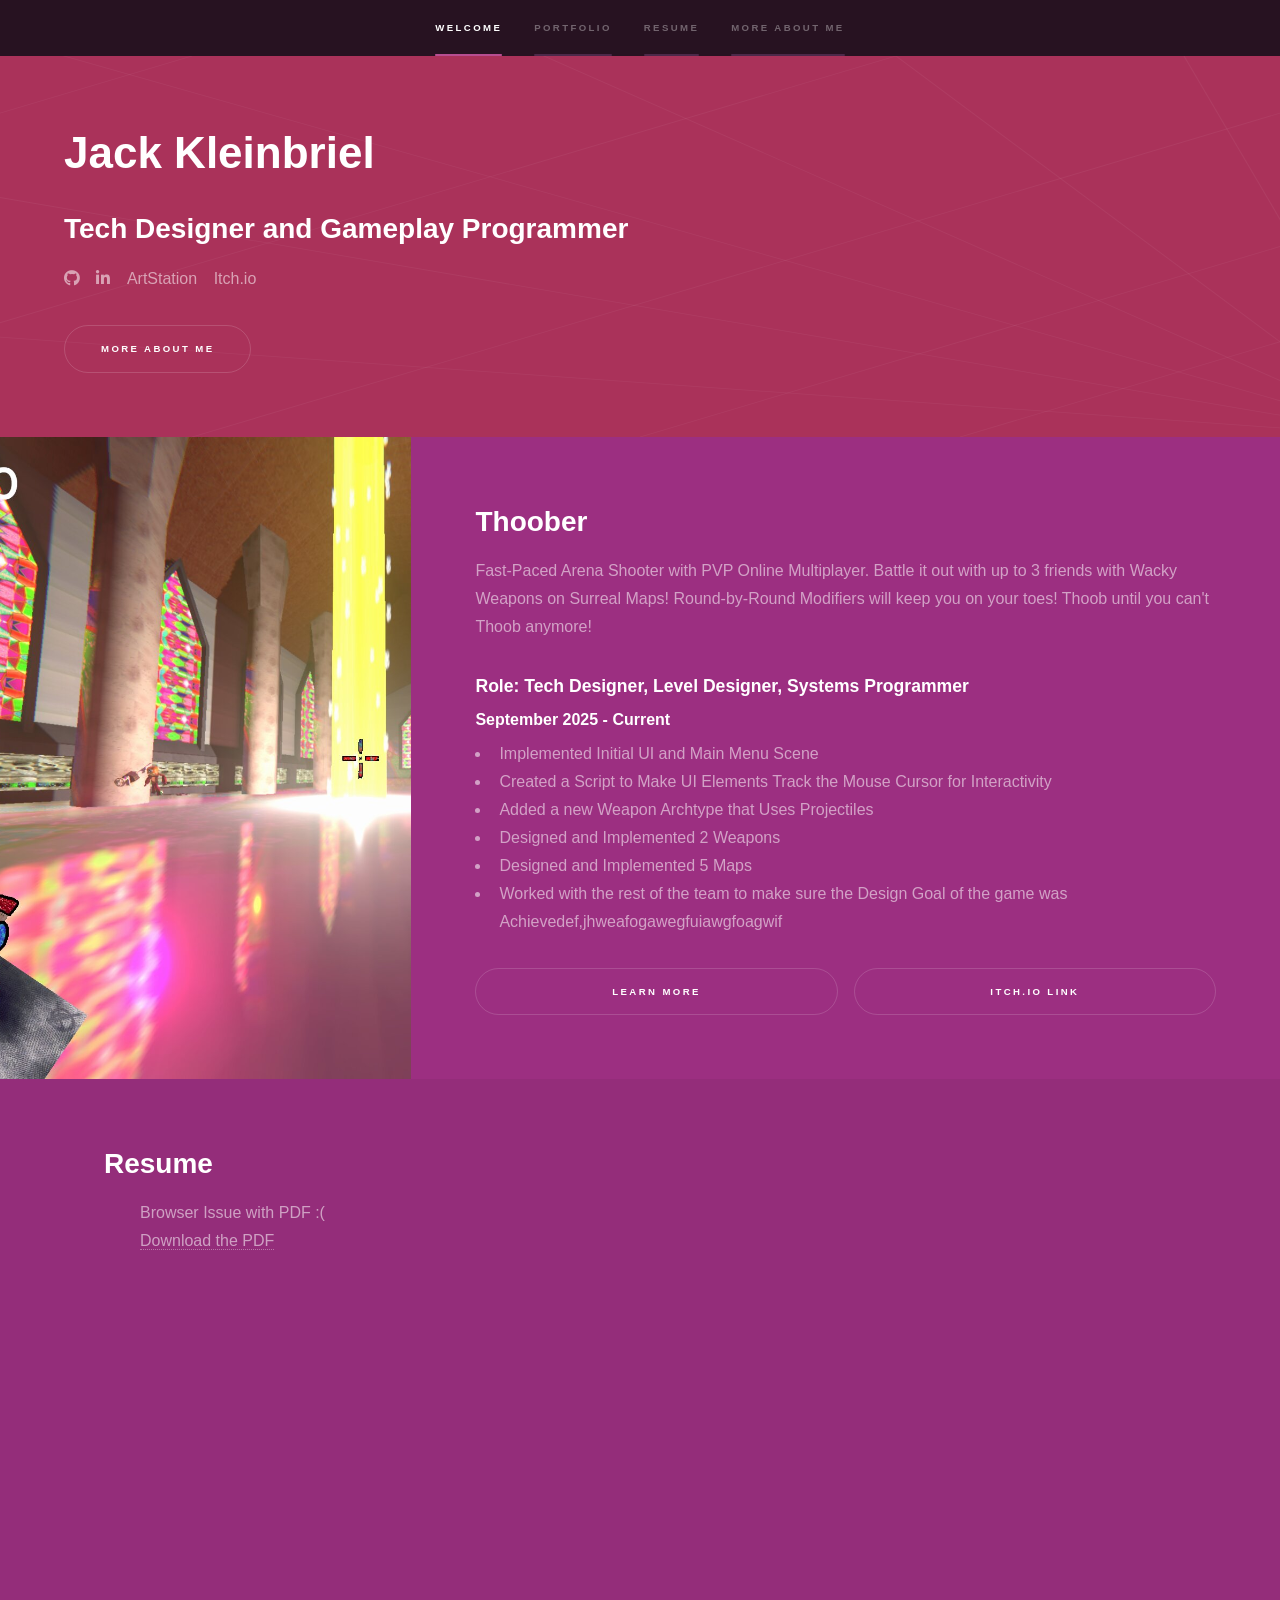
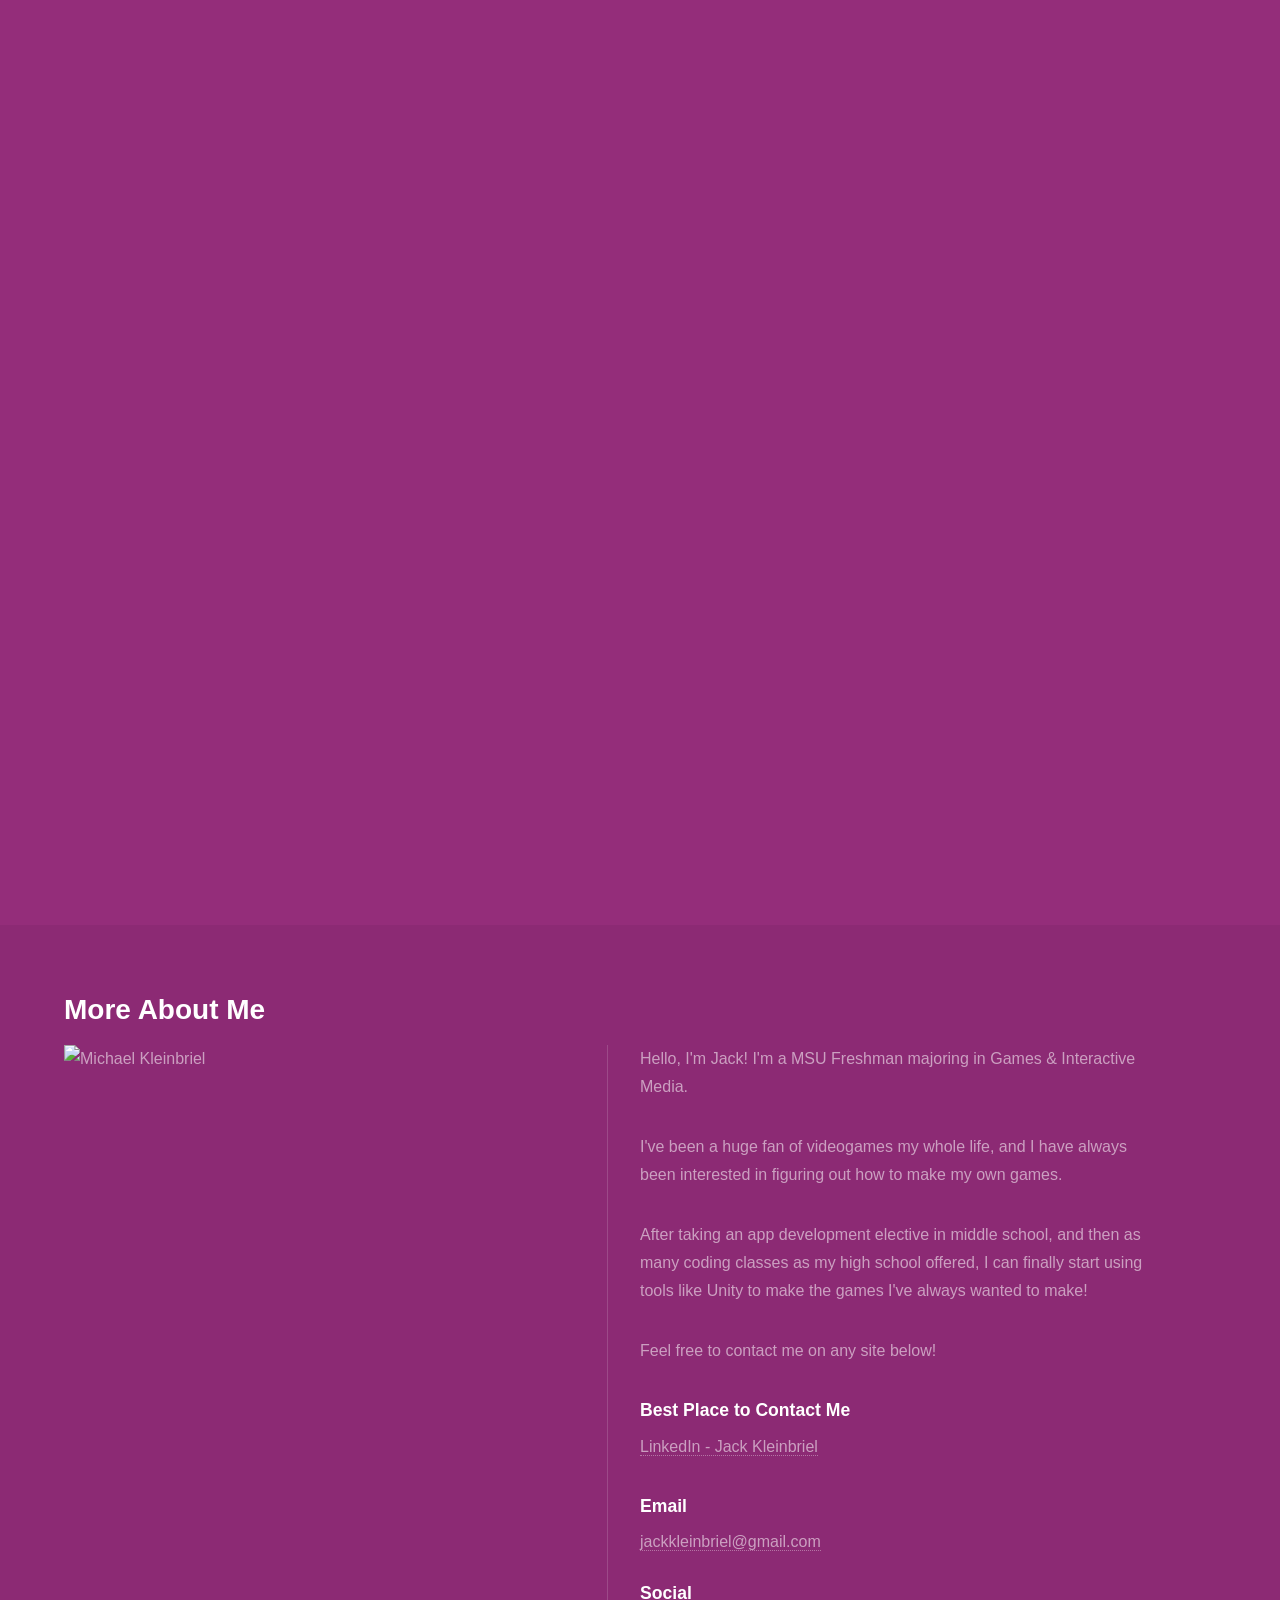
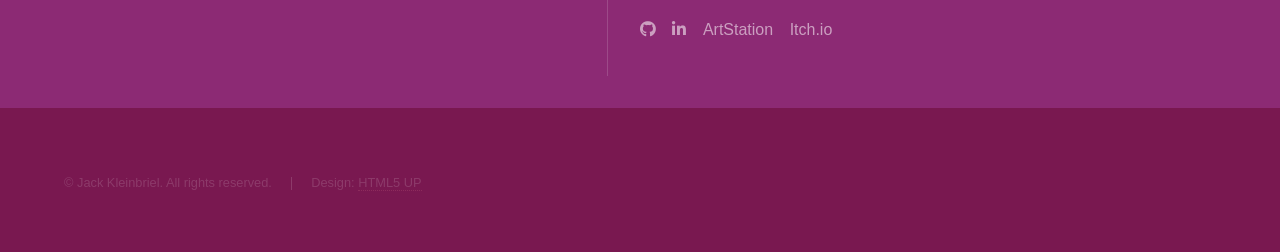
==== commit 9f463120: "Test push for HTML update" ====
--- a/index.html
+++ b/index.html
@@ -66,7 +66,7 @@
 										<li>Added a new Weapon Archtype that Uses Projectiles</li>
 										<li>Designed and Implemented 2 Weapons</li>
 										<li>Designed and Implemented 5 Maps</li>
-										<li>Worked with the rest of the team to make sure the Design Goal of the game was Achieved</li>
+										<li>Worked with the rest of the team to make sure the Design Goal of the game was Achievedef,jhweafogawegfuiawgfoagwif</li>
 									</ul>
 									<ul class="actions fit">
 										<li><a href="pages/projects/Thoober.html" class="button">Learn more</a></li>
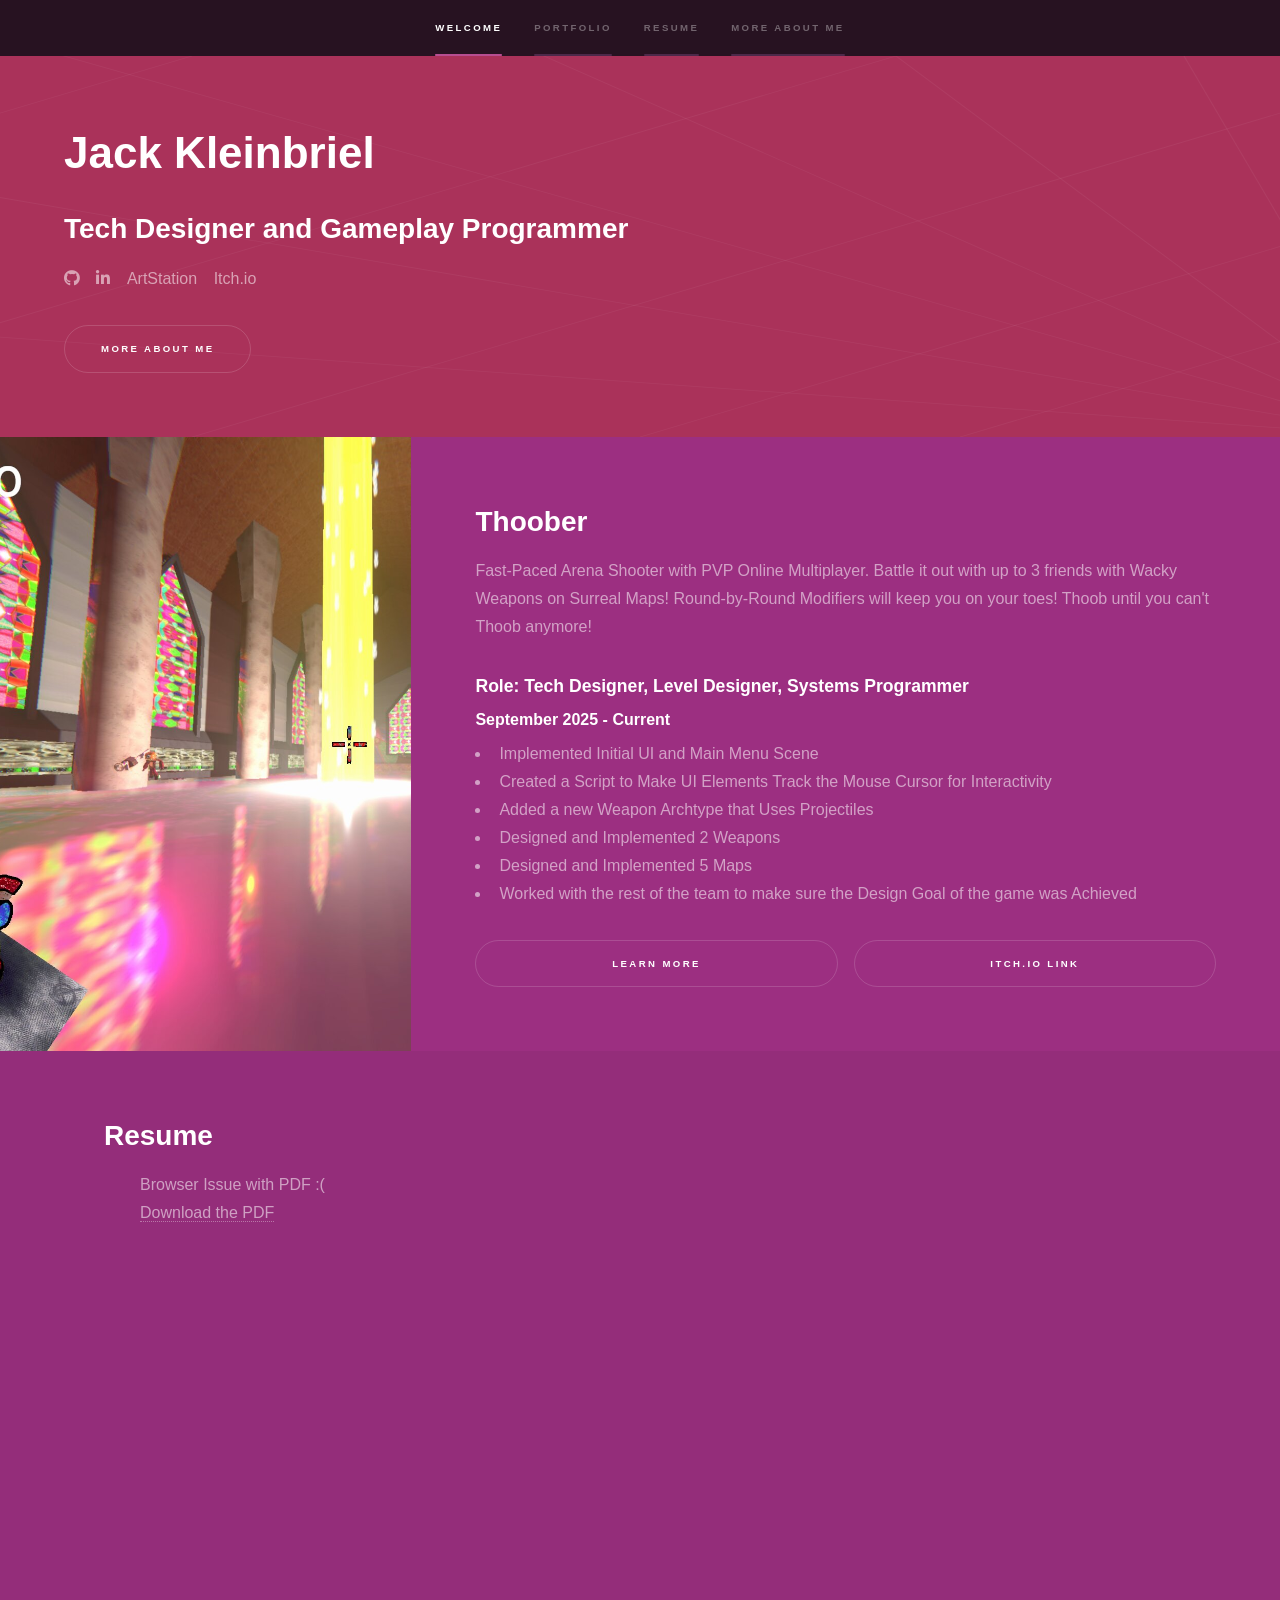
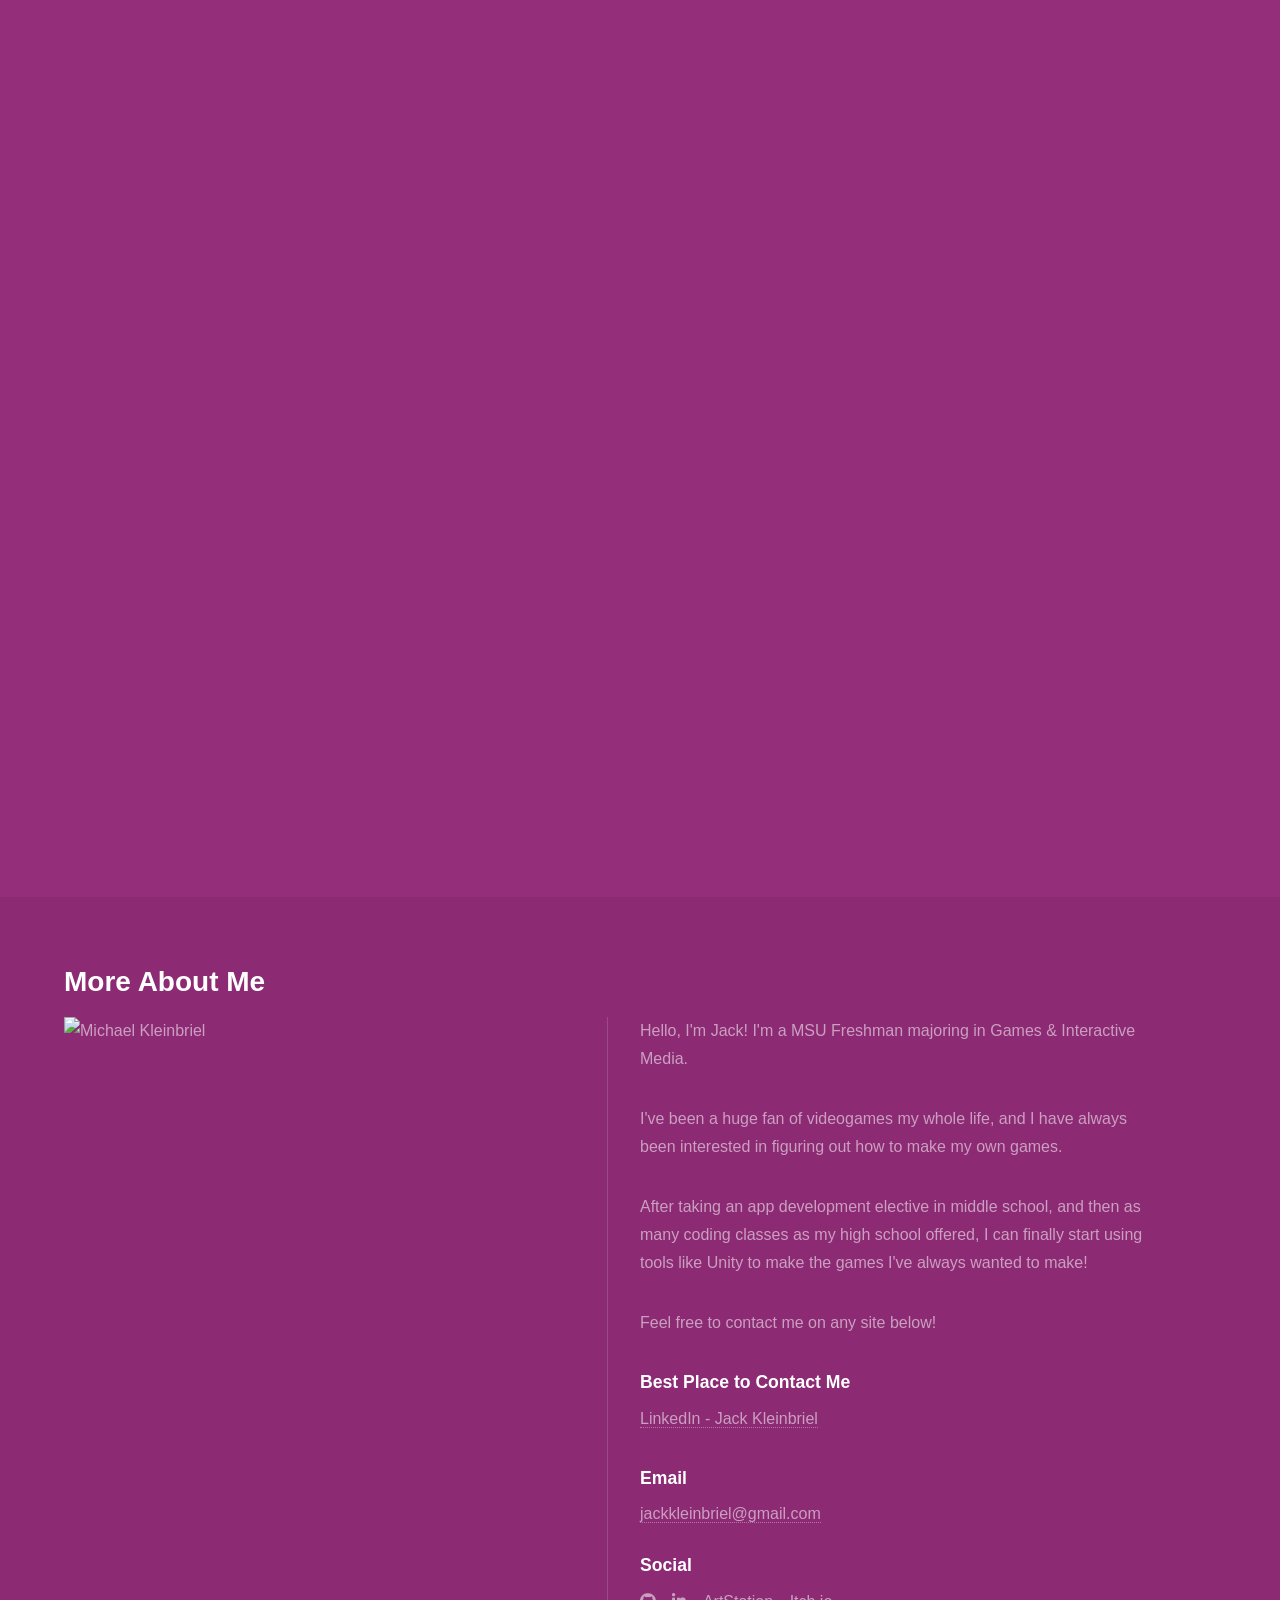
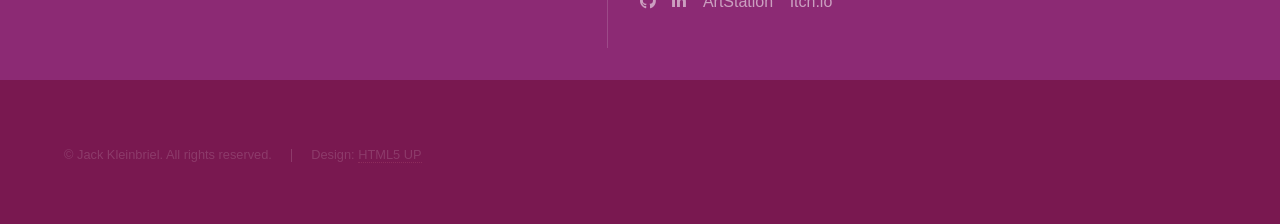
==== commit 68eafc5b: "Website Update 2: Finished Thoober page and added CAS 117" ====
--- a/index.html
+++ b/index.html
@@ -66,7 +66,7 @@
 										<li>Added a new Weapon Archtype that Uses Projectiles</li>
 										<li>Designed and Implemented 2 Weapons</li>
 										<li>Designed and Implemented 5 Maps</li>
-										<li>Worked with the rest of the team to make sure the Design Goal of the game was Achievedef,jhweafogawegfuiawgfoagwif</li>
+										<li>Worked with the rest of the team to make sure the Design Goal of the game was Achieved</li>
 									</ul>
 									<ul class="actions fit">
 										<li><a href="pages/projects/Thoober.html" class="button">Learn more</a></li>
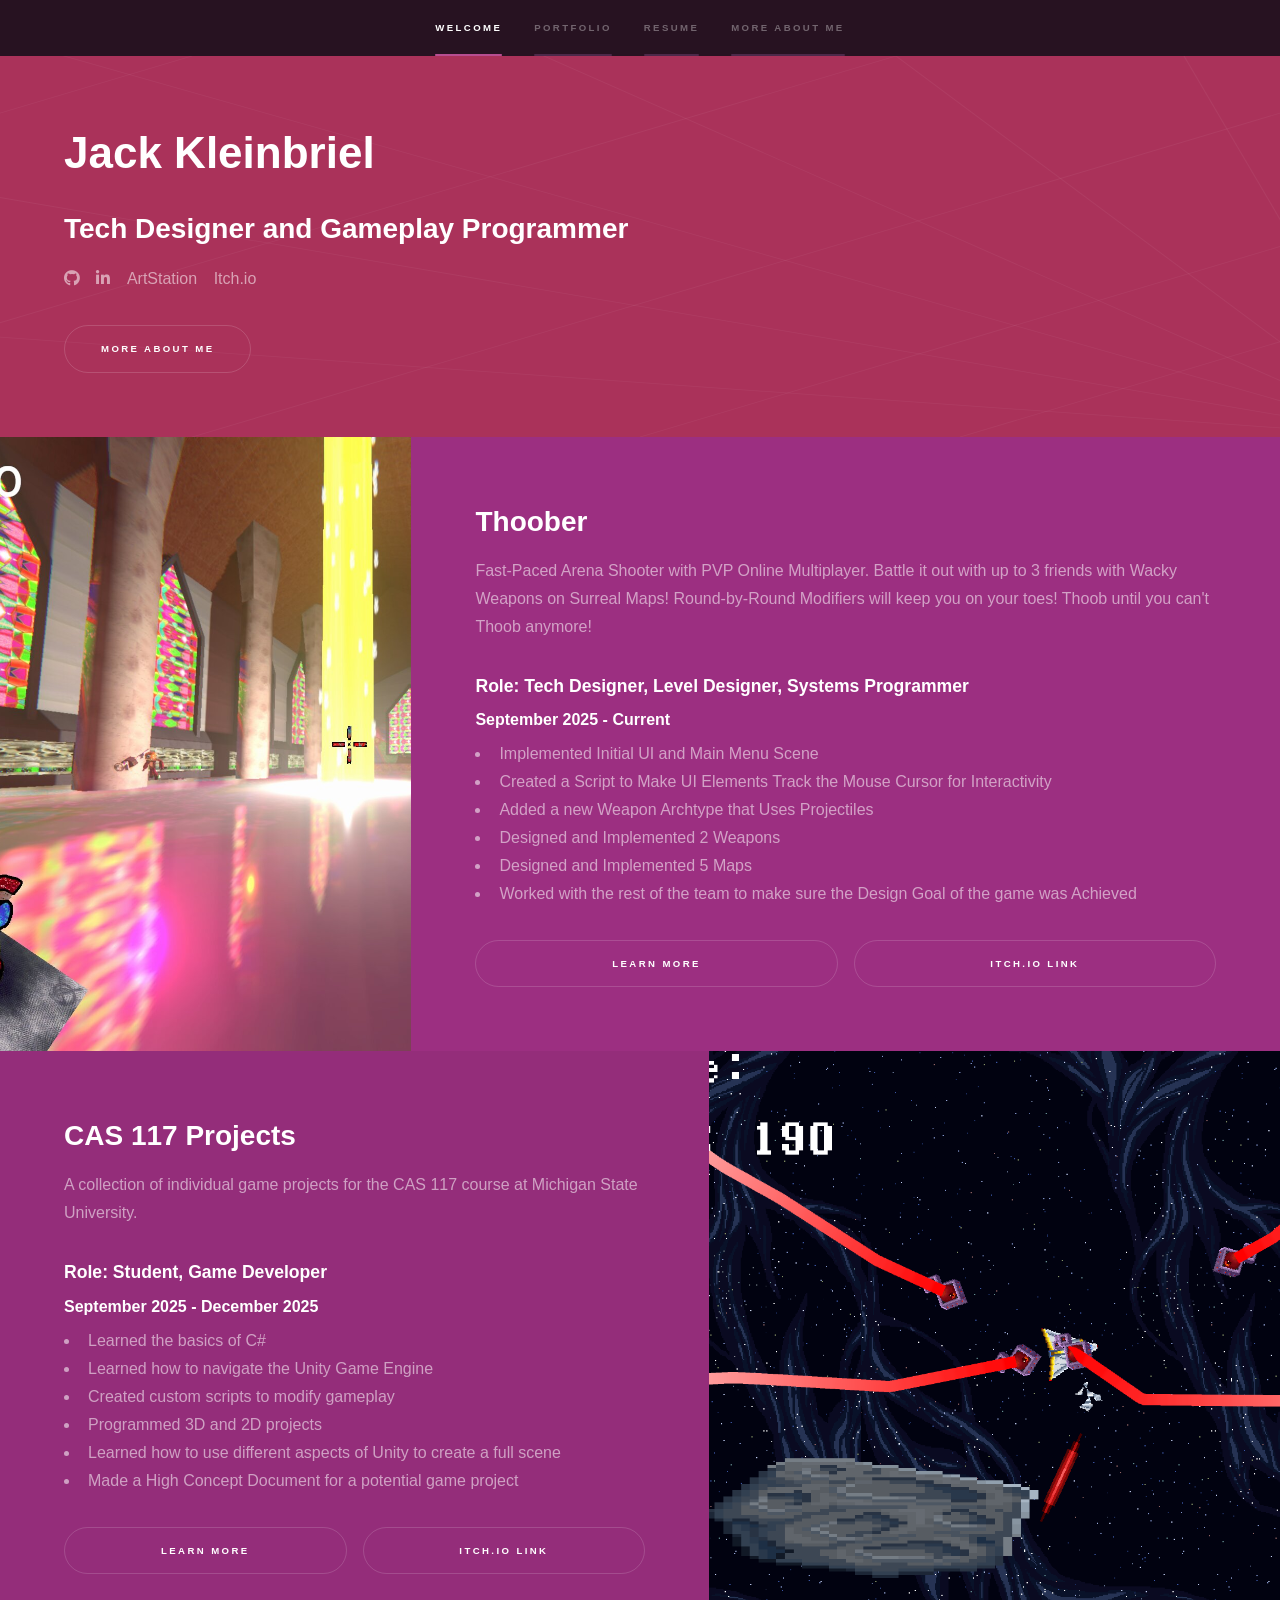
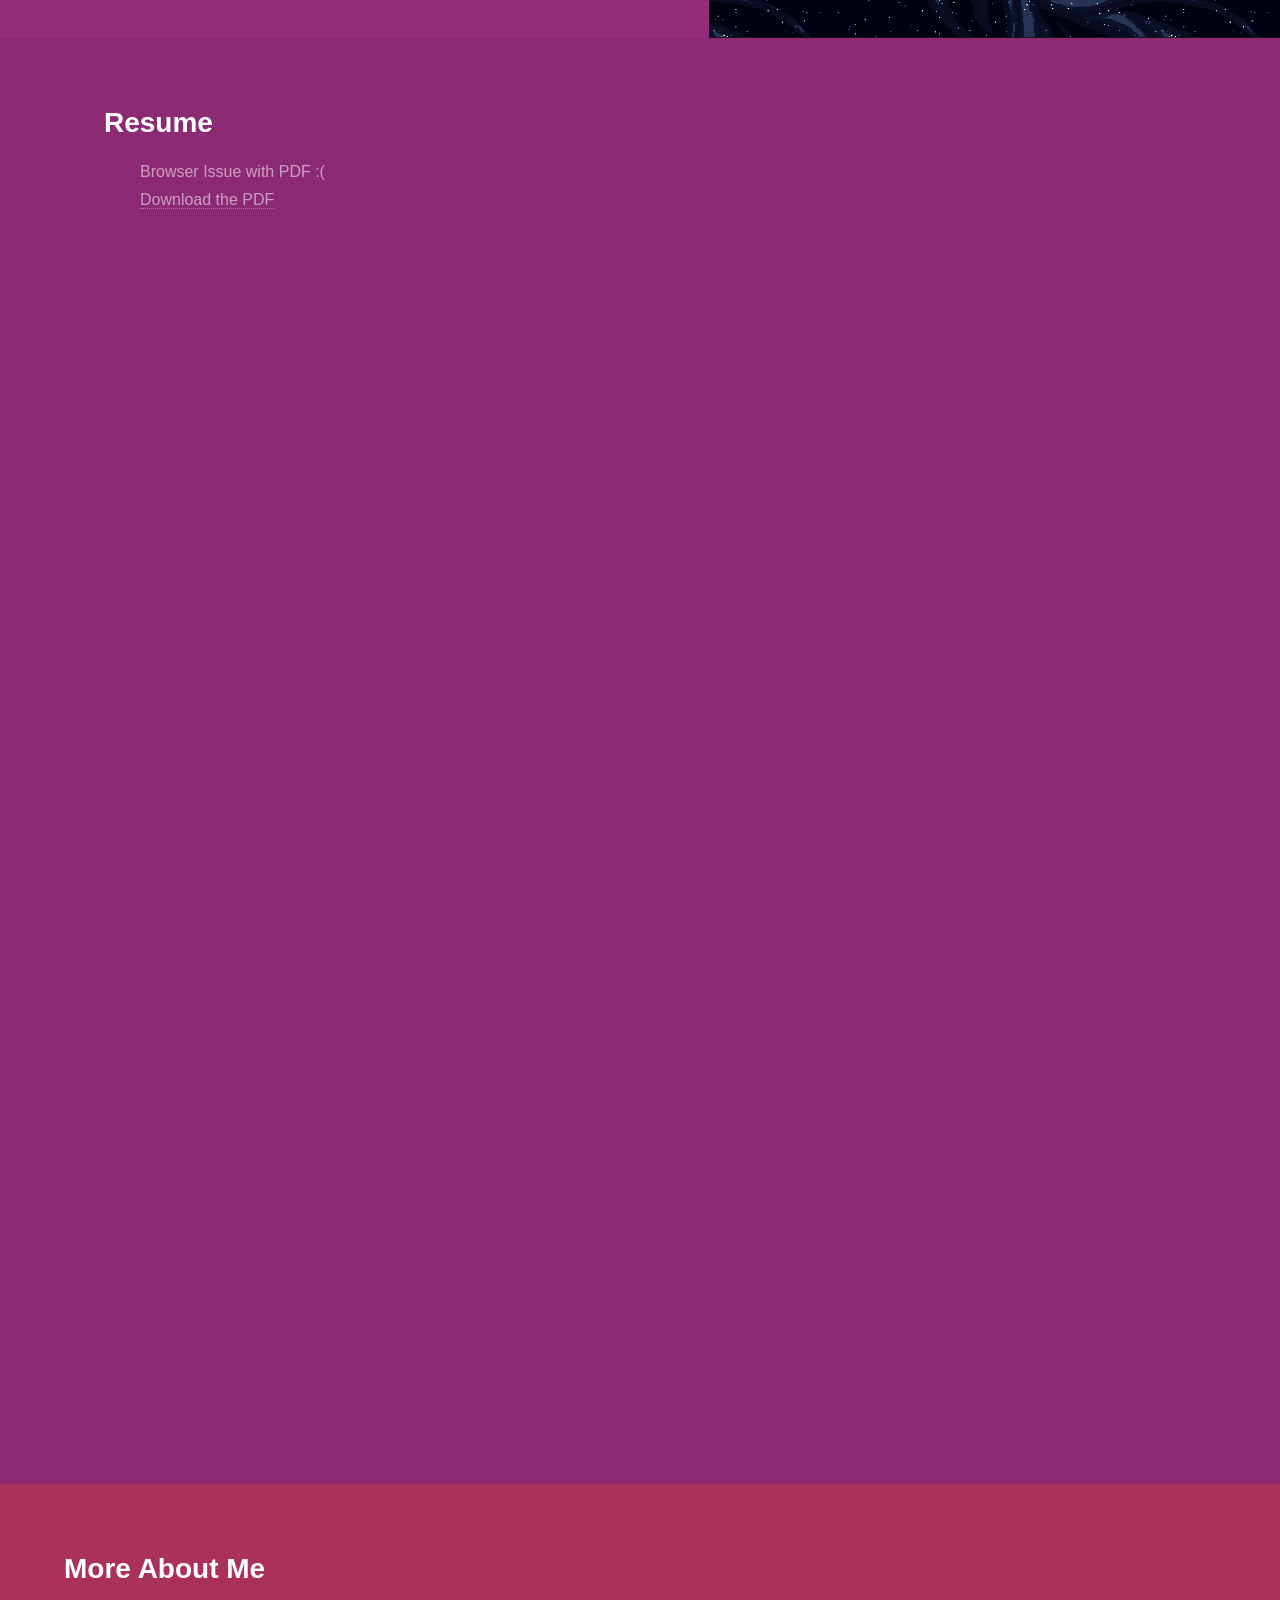
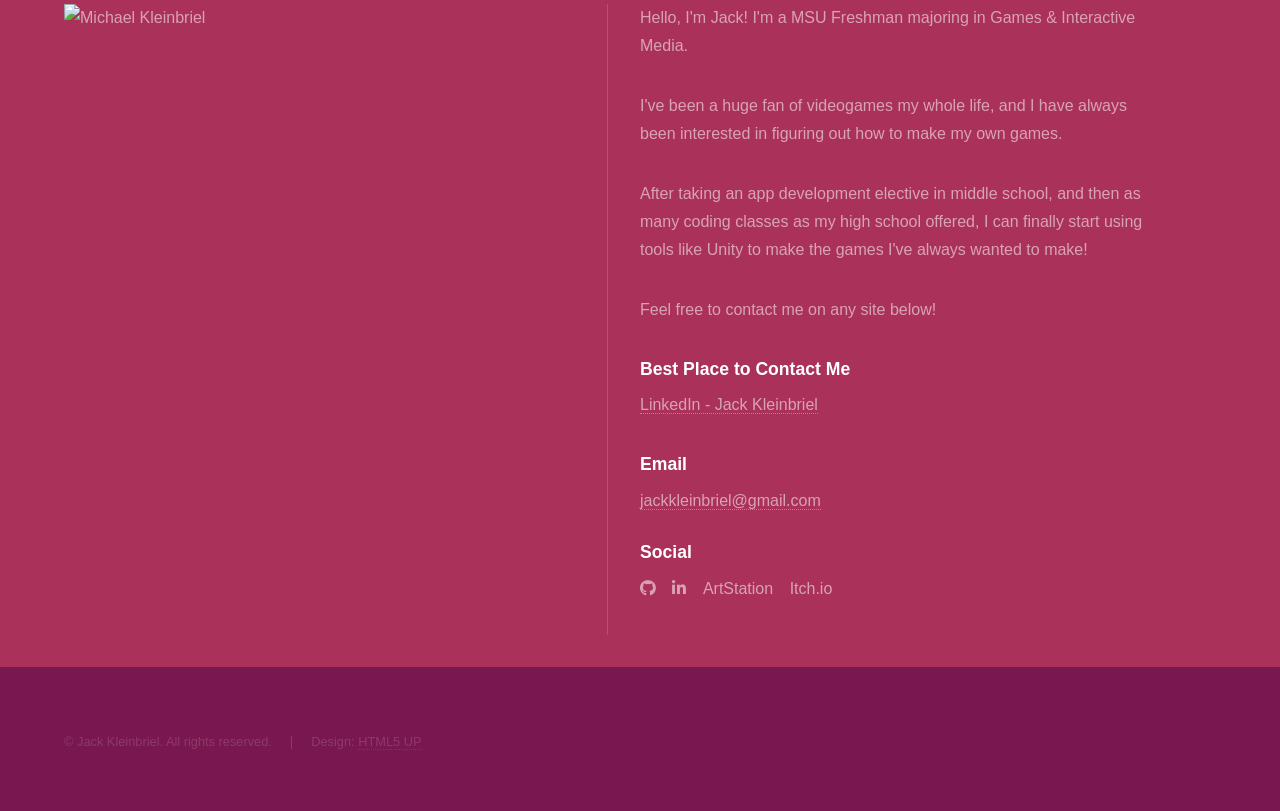
==== commit 40ae60ac: "Update Fix" ====
--- a/index.html
+++ b/index.html
@@ -74,6 +74,30 @@
 									</ul>
 								</div>
 							</div>
+						</section>
+						<!-- CAS 117 -->
+						<section>
+							<div class="content">
+								<div class="inner">
+									<h2>CAS 117 Projects</h2>
+									<p>A collection of individual game projects for the CAS 117 course at Michigan State University.</p>
+									<h3>Role: Student, Game Developer</h3>
+									<h4>September 2025 - December 2025</h4>
+									<ul>
+										<li>Learned the basics of C#</li>
+										<li>Learned how to navigate the Unity Game Engine</li>
+										<li>Created custom scripts to modify gameplay</li>
+										<li>Programmed 3D and 2D projects</li>
+										<li>Learned how to use different aspects of Unity to create a full scene</li>
+										<li>Made a High Concept Document for a potential game project</li>
+									</ul>
+									<ul class="actions fit">
+										<li><a href="pages/projects/CAS.html" class="button">Learn more</a></li>
+										<li><a href="https://jack-kleinbriel.itch.io" target="_blank" class="button">Itch.io Link</a></li>
+									</ul>
+								</div>
+							</div>
+							<a href="pages/projects/Cas.html" class="image"><img src="images/projects/CAS117/CAS117Thumbnail.png" alt="" data-position="25% 25%" /></a>
 						</section>
 						
 				<!-- Two -->
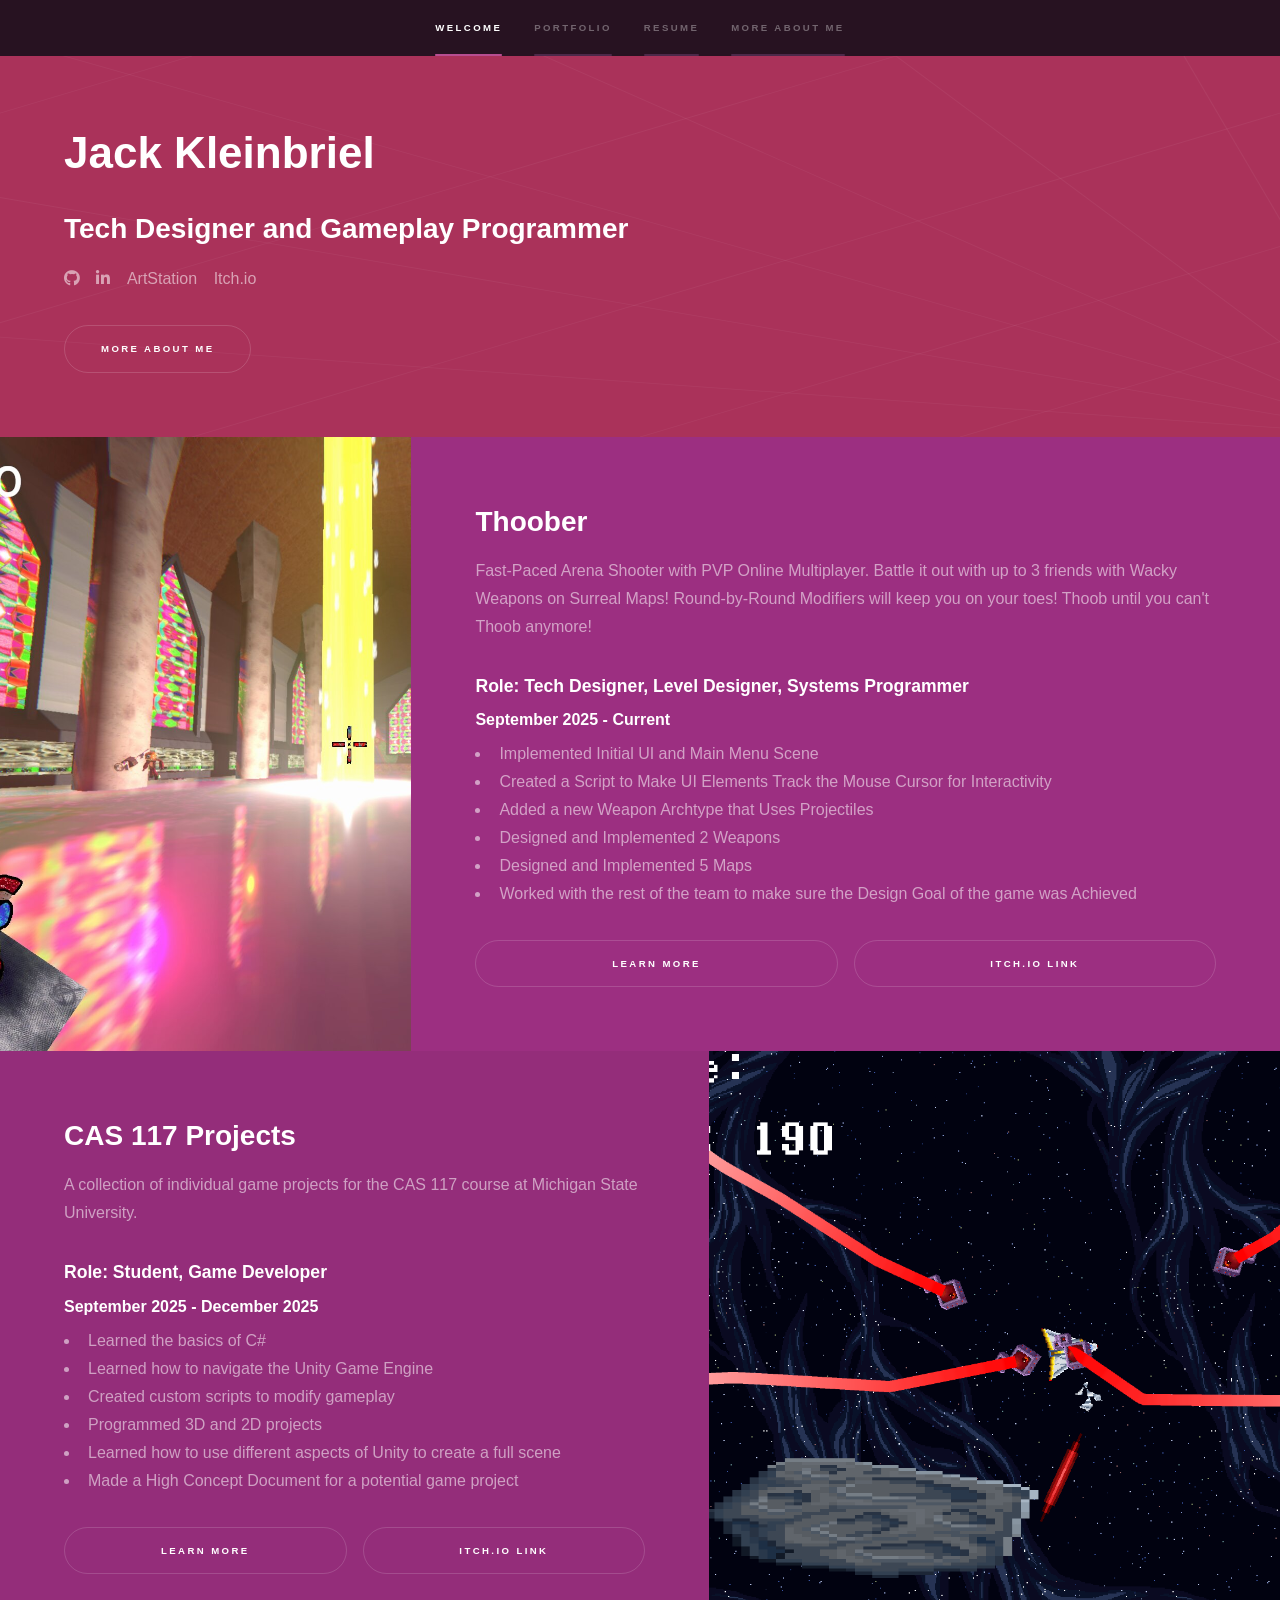
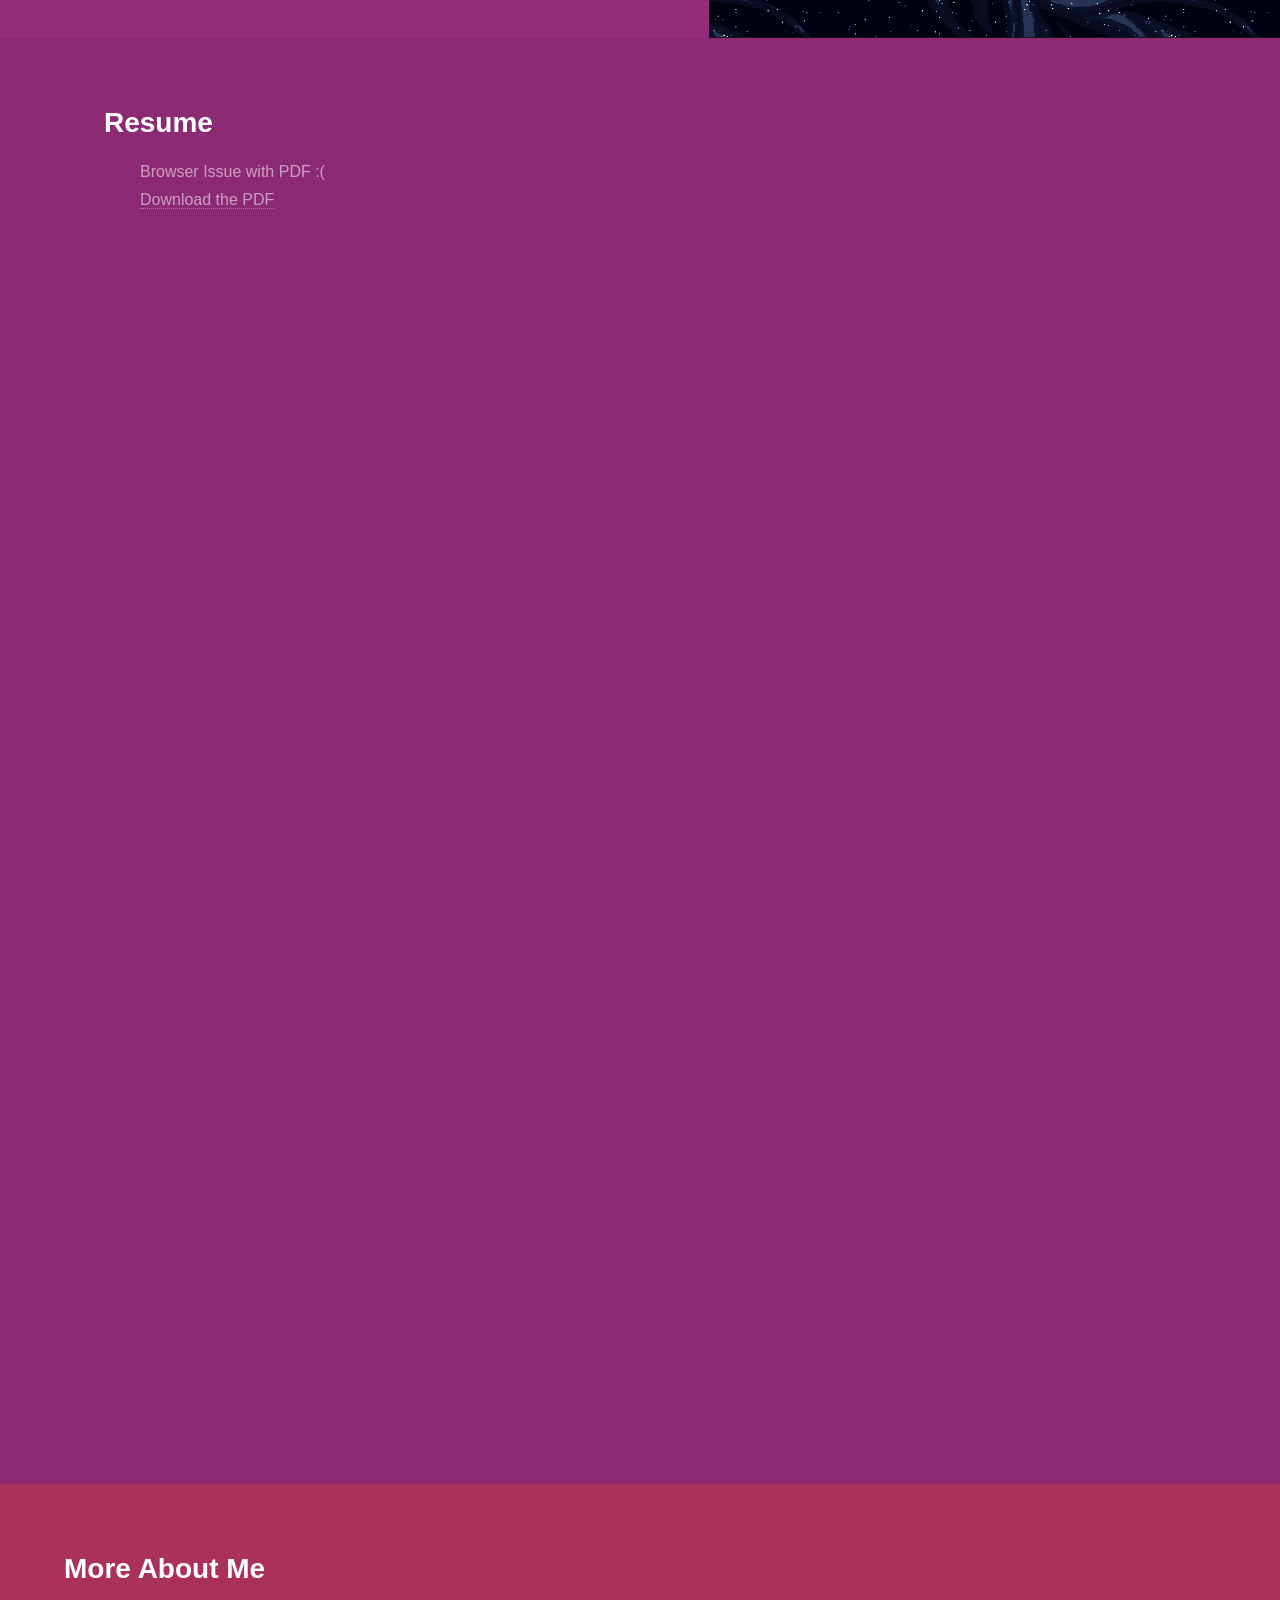
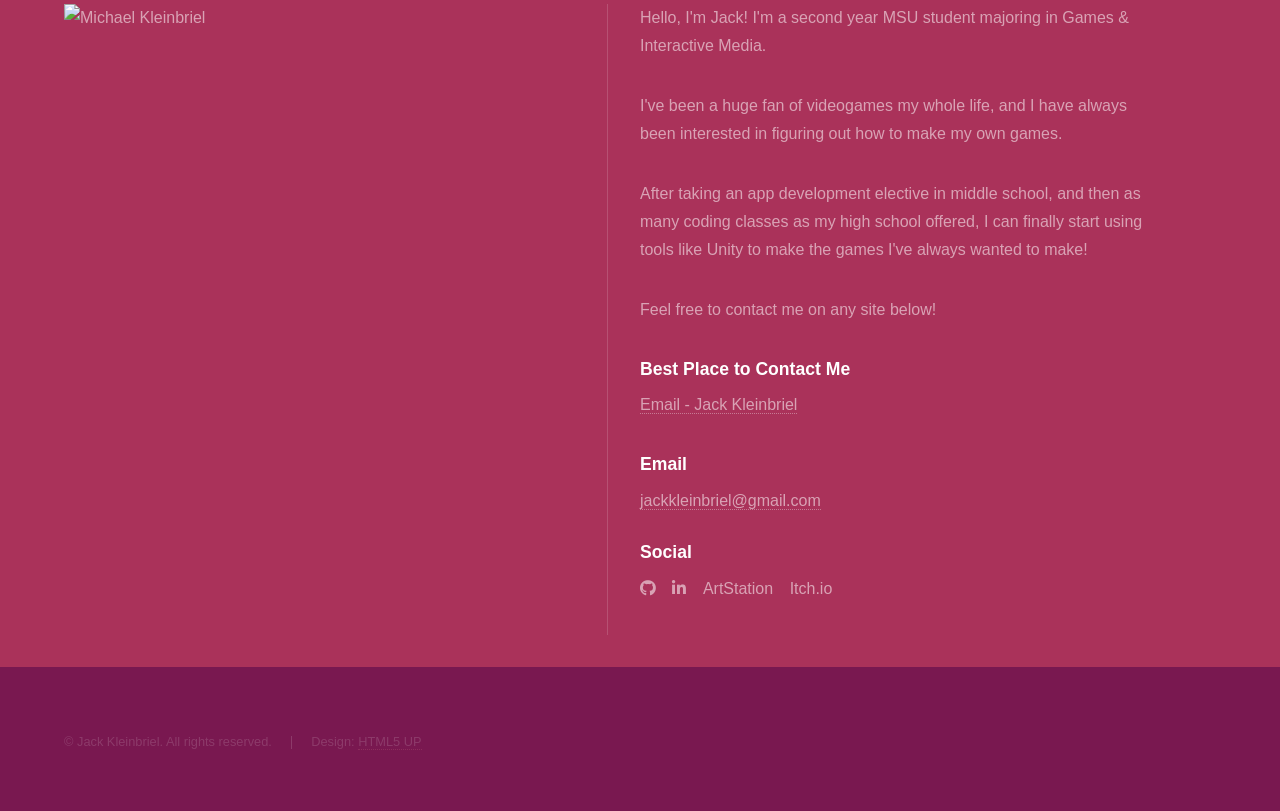
==== commit 5cd7d24b: "Update resume and personal statement" ====
--- a/index.html
+++ b/index.html
@@ -93,11 +93,11 @@
 									</ul>
 									<ul class="actions fit">
 										<li><a href="pages/projects/CAS.html" class="button">Learn more</a></li>
-										<li><a href="https://jack-kleinbriel.itch.io" target="_blank" class="button">Itch.io Link</a></li>
+										<li><a href="https://drdragonfruit.itch.io/" target="_blank" class="button">Itch.io Link</a></li>
 									</ul>
 								</div>
 							</div>
-							<a href="pages/projects/Cas.html" class="image"><img src="images/projects/CAS117/CAS117Thumbnail.png" alt="" data-position="25% 25%" /></a>
+							<a href="pages/projects/CAS.html" class="image"><img src="images/projects/CAS117/CAS117Thumbnail.png" alt="" data-position="25% 25%" /></a>
 						</section>
 						
 				<!-- Two -->
@@ -160,7 +160,7 @@
 							<div class="split style2">
 								<section><img src="images/Kleinbriel_Jack_6114.jpg" alt="Michael Kleinbriel" width="90%"/></section>
 								<section>
-									<p>Hello, I'm Jack! I'm a MSU Freshman majoring in Games & Interactive Media.</p>
+									<p>Hello, I'm Jack! I'm a second year MSU student majoring in Games & Interactive Media.</p>
 									<p>I've been a huge fan of videogames my whole life, and I have always been interested in figuring out how to make my own games.</p>
 									<p>After taking an app development elective in middle school, and then as many coding classes as my high school offered, I can finally start using tools like Unity to make the games I've always wanted to make!</p>
 									<p>Feel free to contact me on any site below!</p>
@@ -168,7 +168,7 @@
 									<ul class="contact">
 										<li>
 											<h3>Best Place to Contact Me</h3>
-											<p><a href="https://www.linkedin.com/in/jackkleinbriel/">LinkedIn - Jack Kleinbriel</p>
+											<p><a href="https://www.gmail.com/">Email - Jack Kleinbriel</p>
 										</li>
 										<li>
 											<h3>Email</h3>
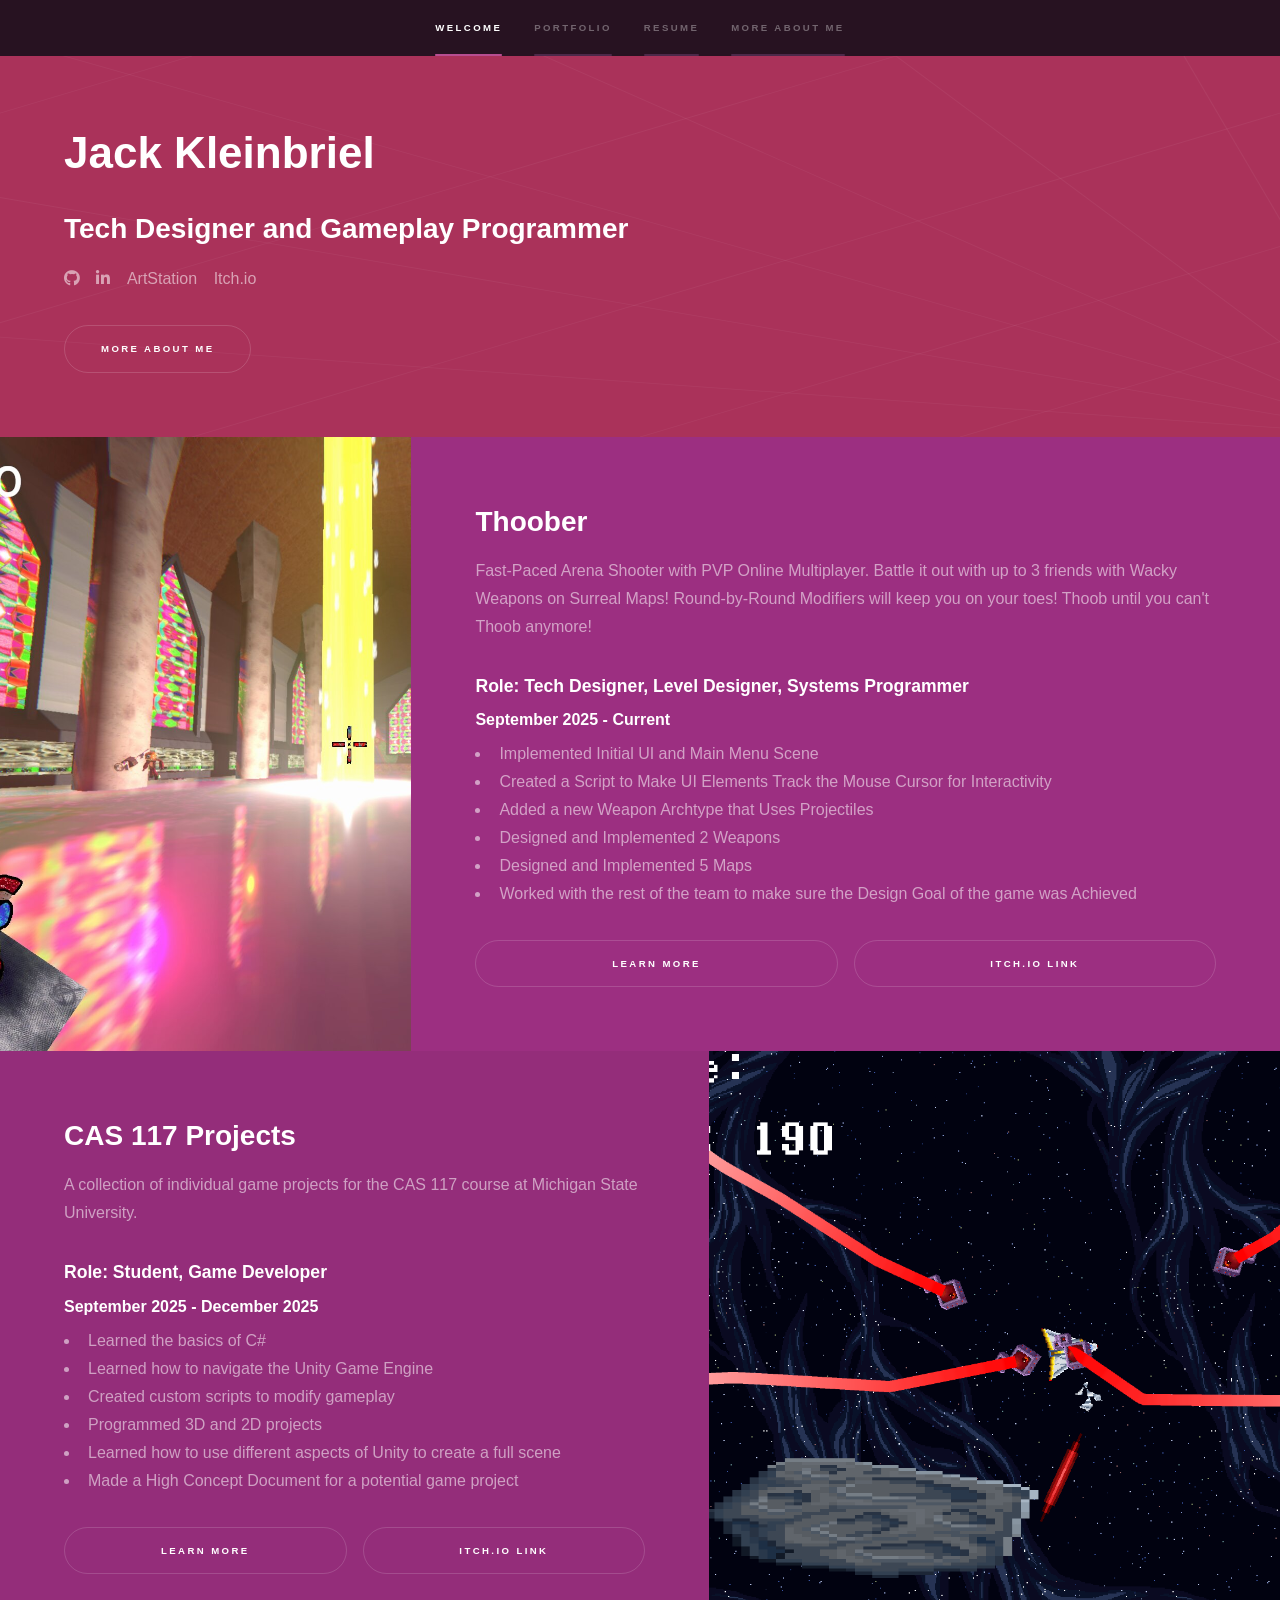
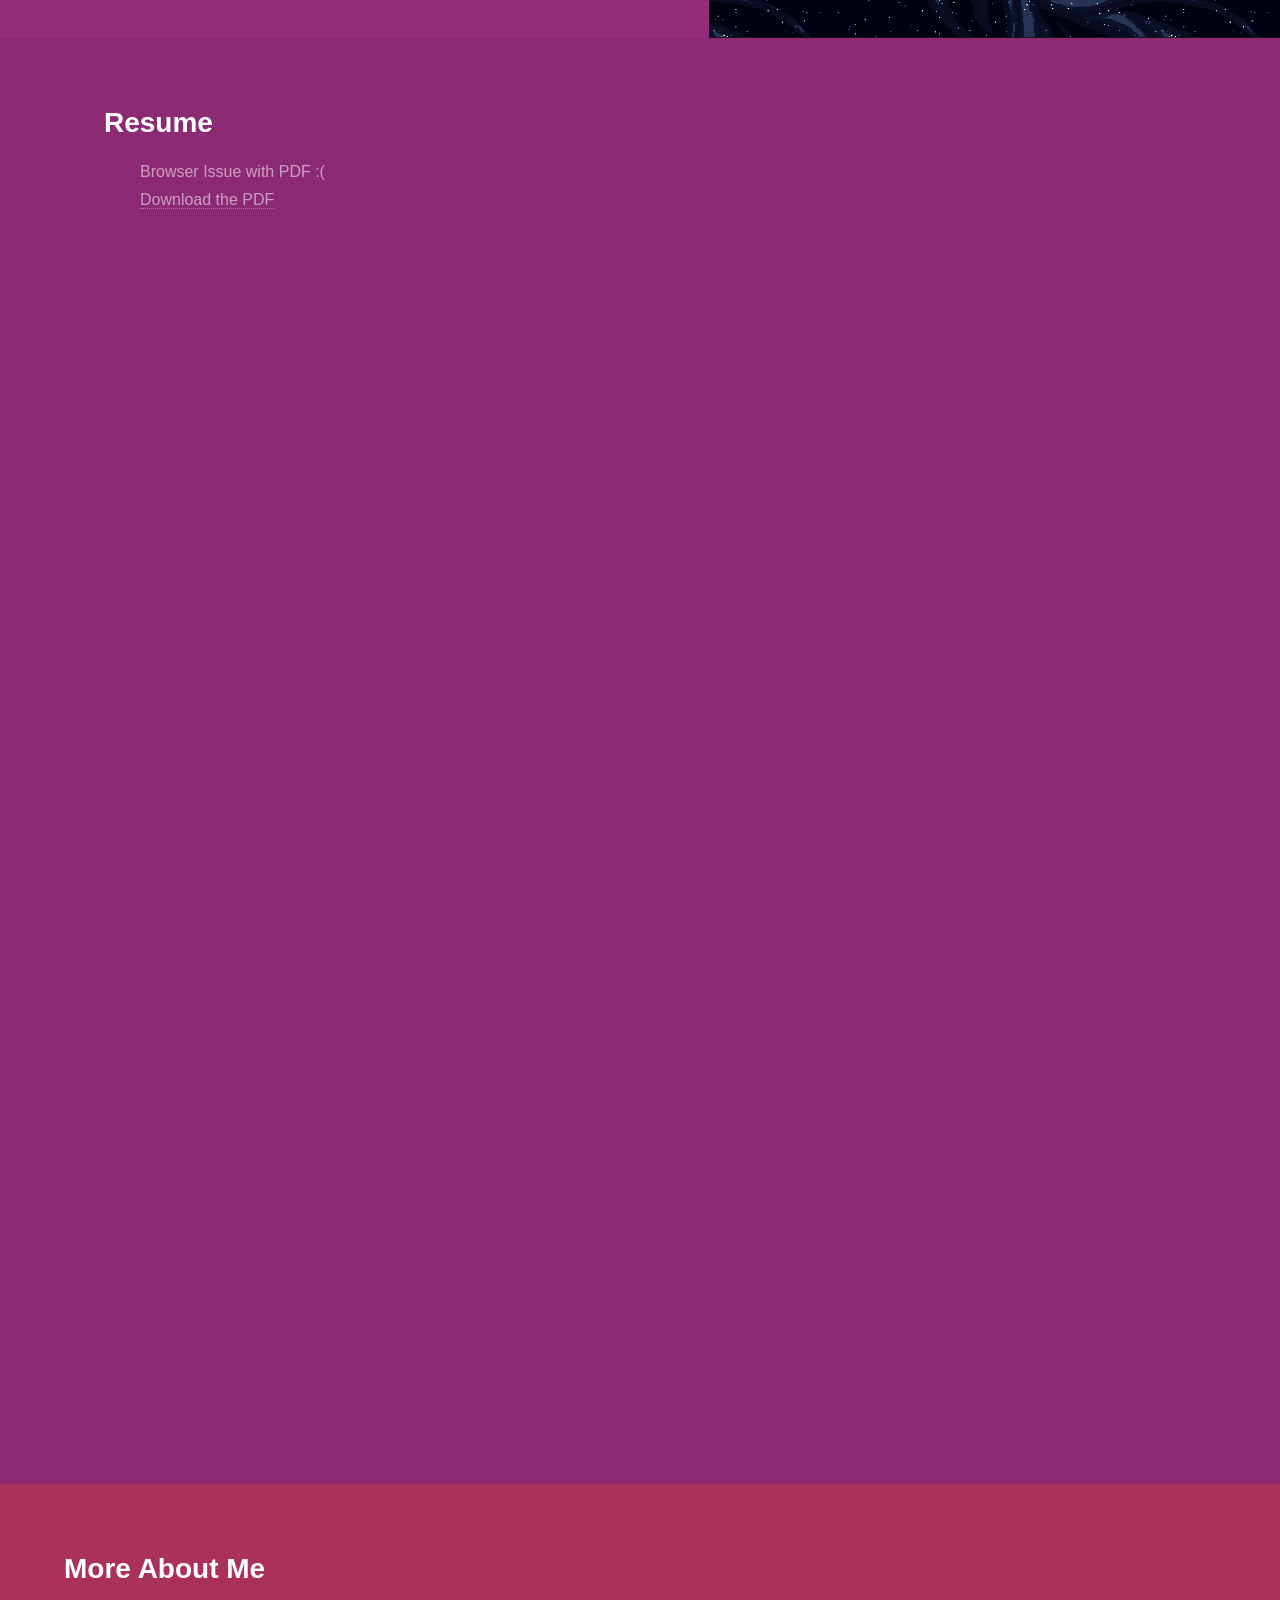
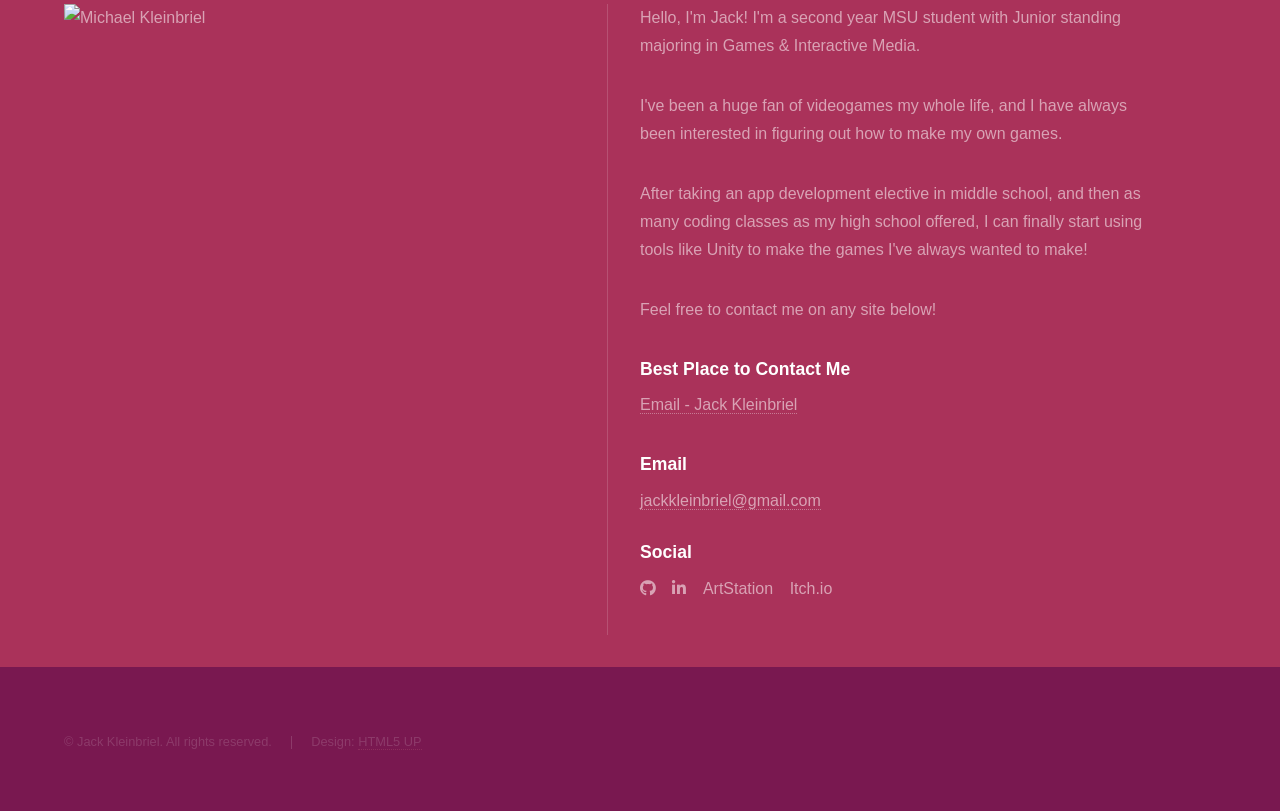
==== commit 6aa21436: "Update Personal Statement" ====
--- a/index.html
+++ b/index.html
@@ -160,7 +160,7 @@
 							<div class="split style2">
 								<section><img src="images/Kleinbriel_Jack_6114.jpg" alt="Michael Kleinbriel" width="90%"/></section>
 								<section>
-									<p>Hello, I'm Jack! I'm a second year MSU student majoring in Games & Interactive Media.</p>
+									<p>Hello, I'm Jack! I'm a second year MSU student with Junior standing majoring in Games & Interactive Media.</p>
 									<p>I've been a huge fan of videogames my whole life, and I have always been interested in figuring out how to make my own games.</p>
 									<p>After taking an app development elective in middle school, and then as many coding classes as my high school offered, I can finally start using tools like Unity to make the games I've always wanted to make!</p>
 									<p>Feel free to contact me on any site below!</p>
